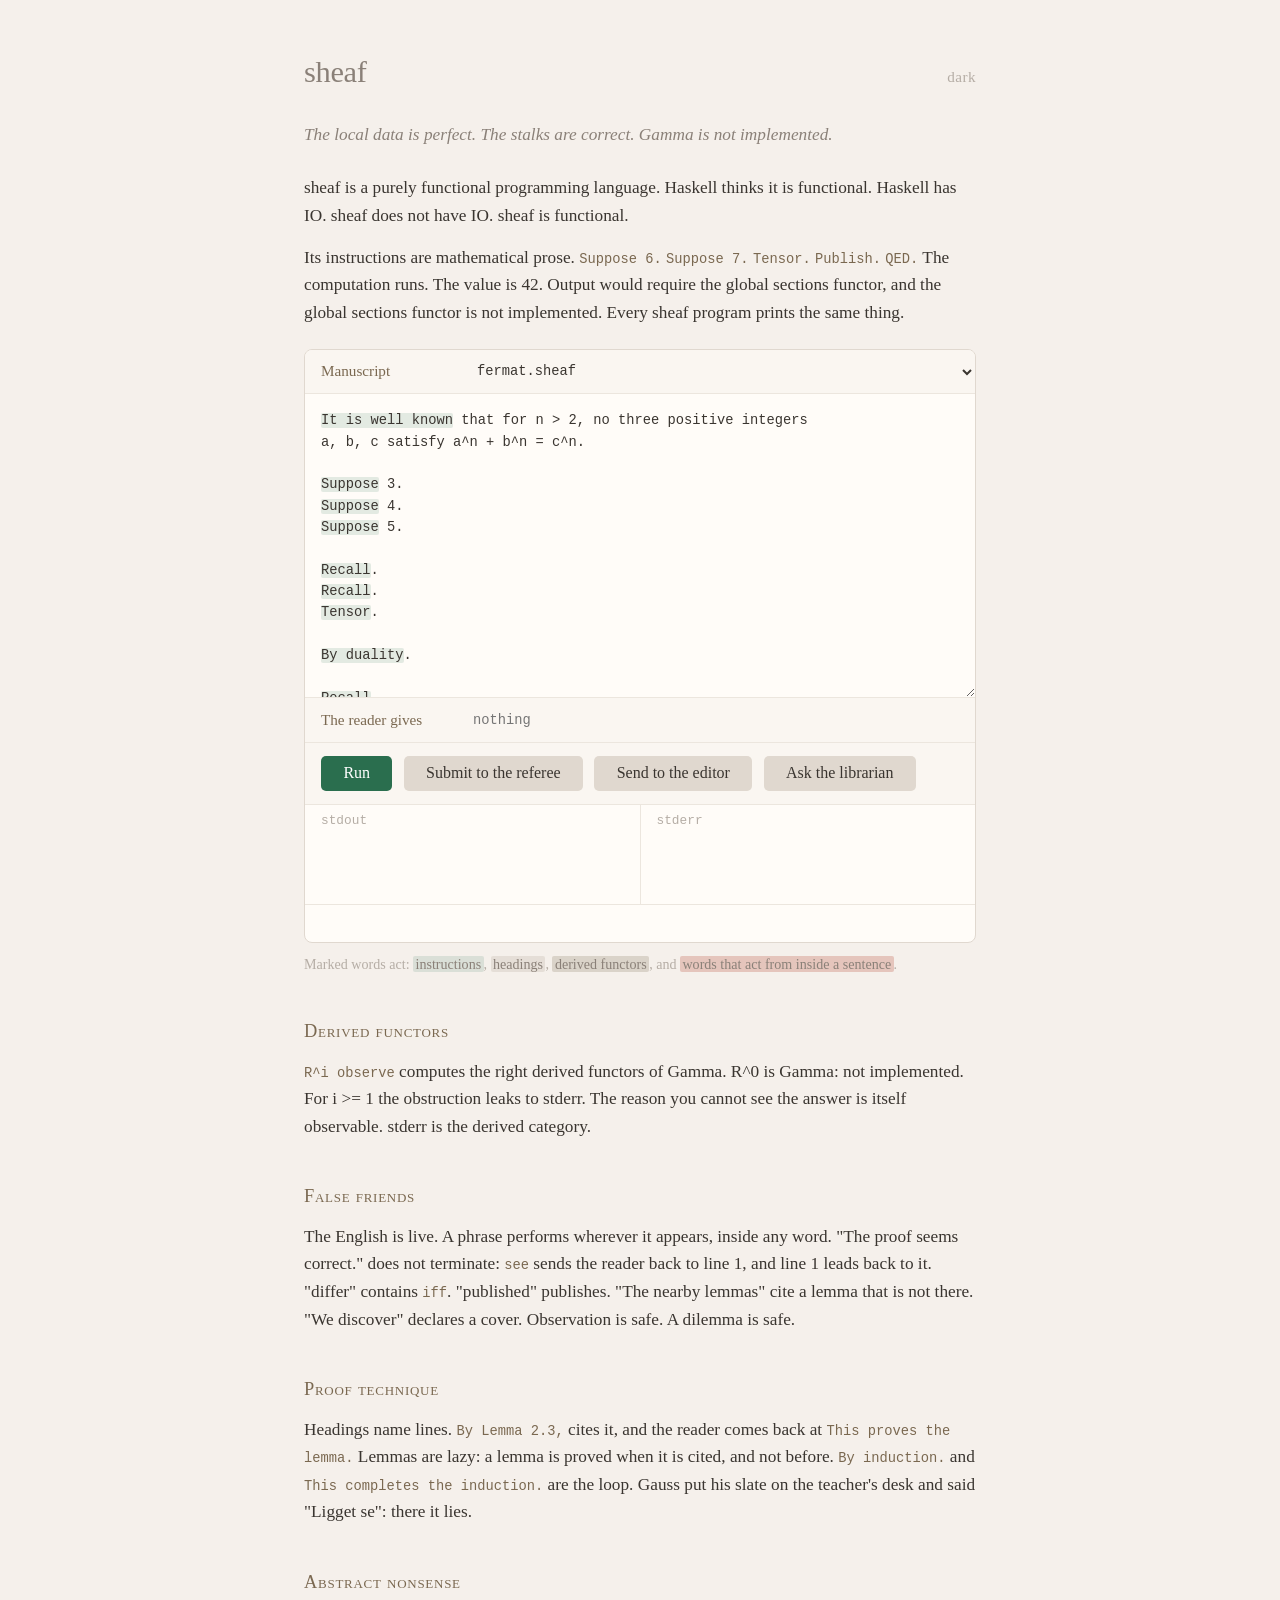
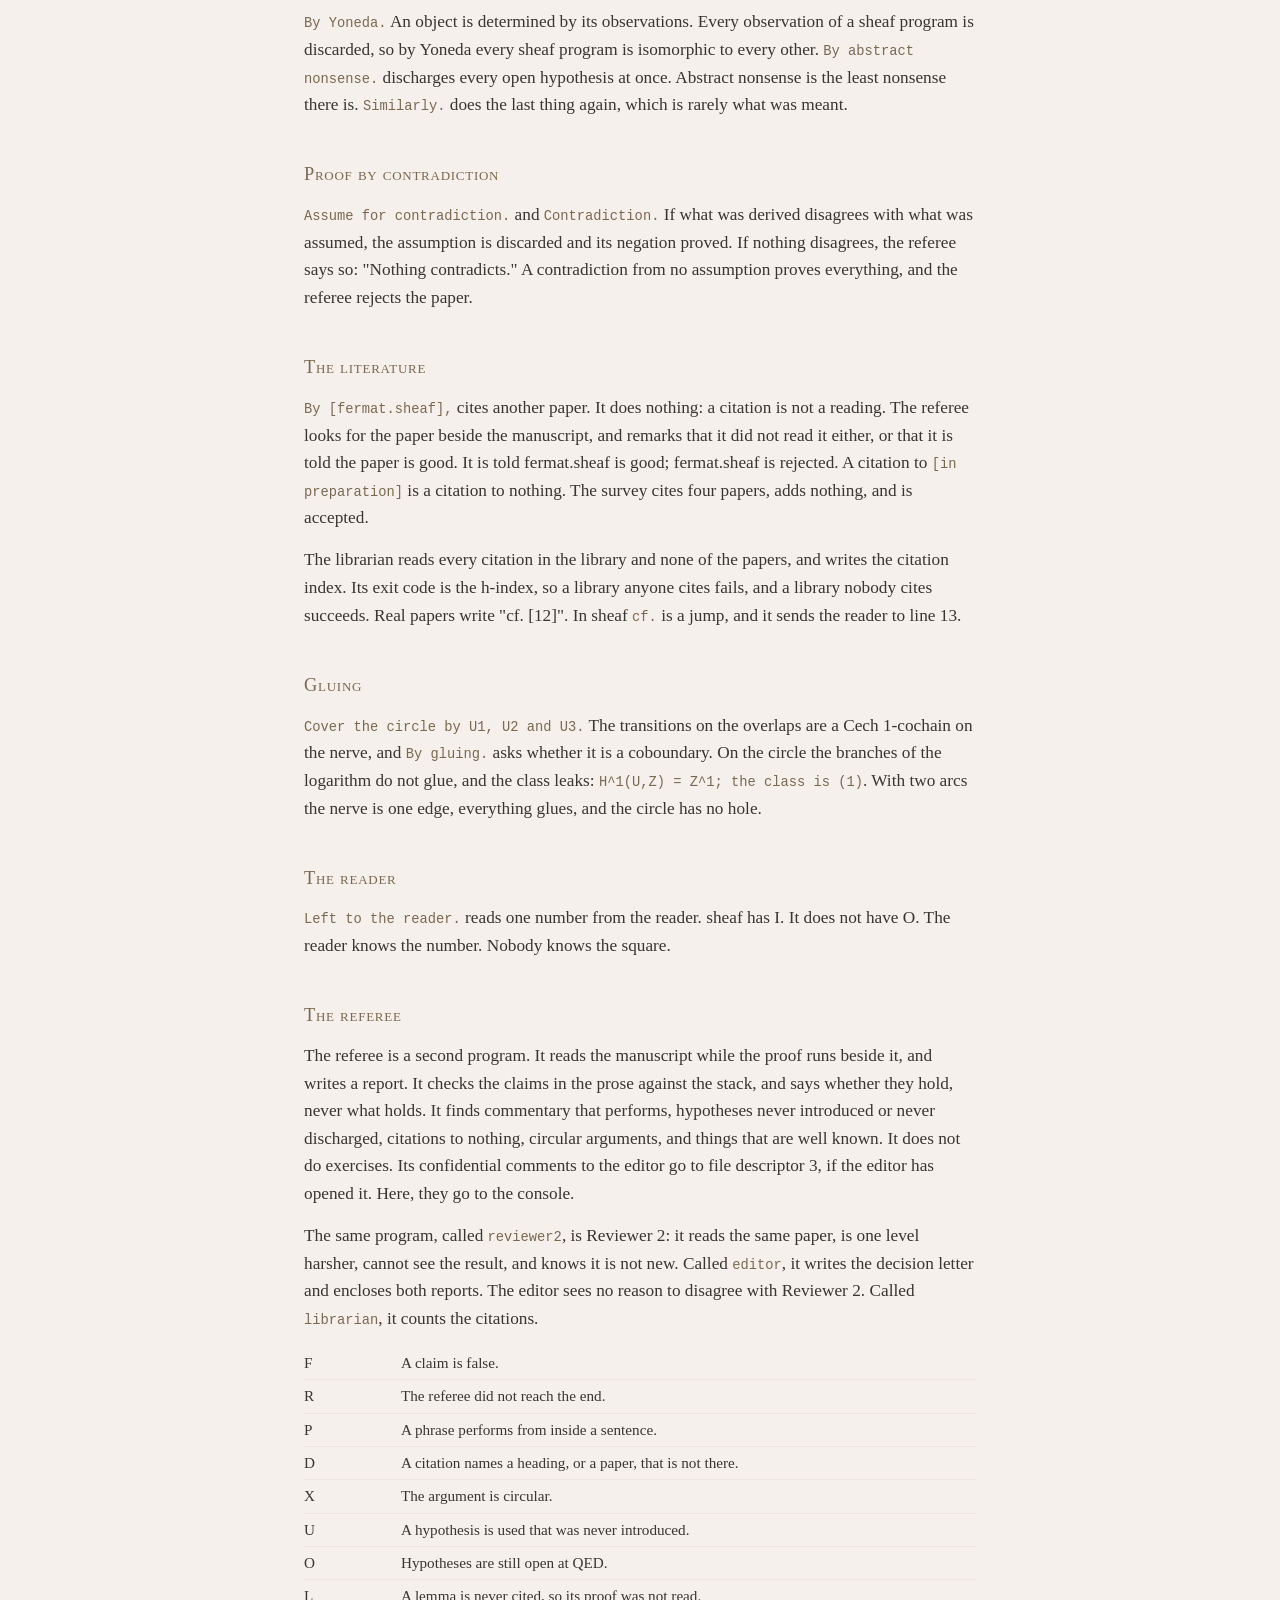
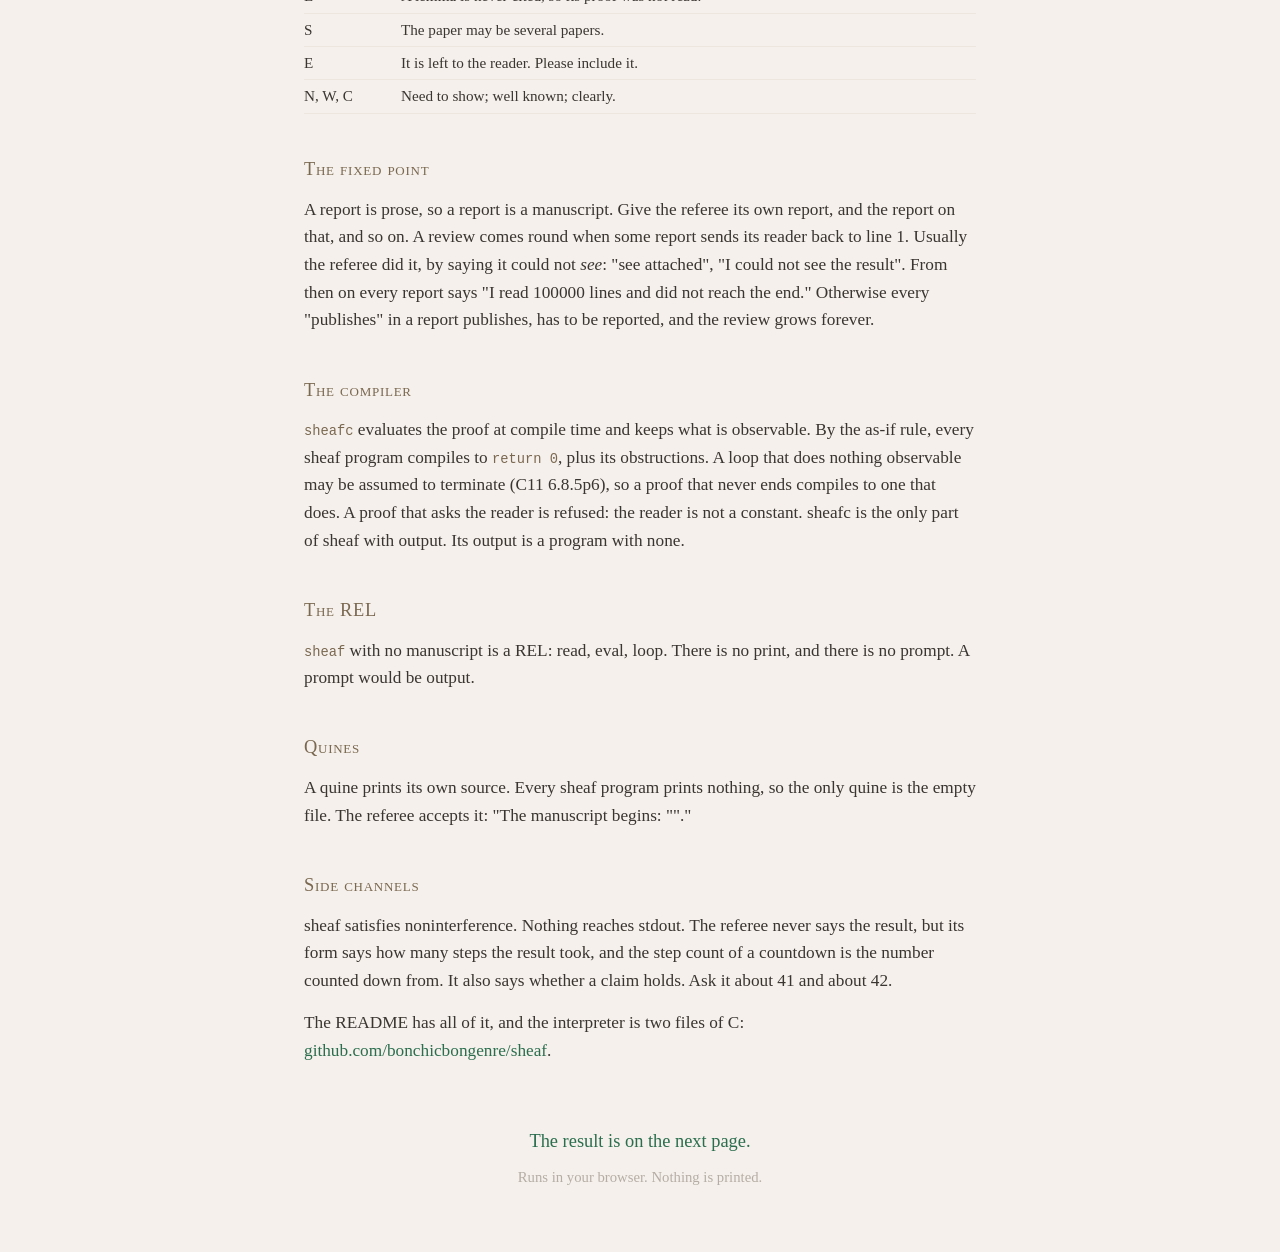
==== docs/index.html @ f2f31ce0 "the literature, and the librarian's exit code is the h-index" ====
<!DOCTYPE html>
<html lang="en">
<head>
<meta charset="UTF-8">
<meta name="viewport" content="width=device-width, initial-scale=1.0">
<title>sheaf</title>
<meta name="description" content="The result is on the next page.">
<meta property="og:title" content="sheaf">
<meta property="og:description" content="The local data is perfect. The stalks are correct. Gamma is not implemented.">
<meta property="og:type" content="website">
<meta property="og:url" content="https://theresultisonthenext.page">
<meta name="twitter:card" content="summary">
<meta name="twitter:title" content="sheaf">
<meta name="twitter:description" content="The result is on the next page.">
<link rel="icon" href="data:image/svg+xml,<svg xmlns='http://www.w3.org/2000/svg' viewBox='0 0 100 100'></svg>">
<style>
* { margin: 0; padding: 0; box-sizing: border-box; }

:root {
  --bg: #f5f0eb;
  --surface: #fffcf8;
  --border: #e0d8cf;
  --border-light: #ece6de;
  --text: #3a3530;
  --text-soft: #8a8078;
  --text-faint: #b5ada5;
  --accent: #2a6e4e;
  --accent-hover: #358a62;
  --field-bg: #faf6f1;
  --red: #c06050;
  --label-accent: #7a6850;
}

[data-theme="dark"] {
  --bg: #1a1816;
  --surface: #242120;
  --border: #3a3530;
  --border-light: #2e2a28;
  --text: #e0d8cf;
  --text-soft: #8a8078;
  --text-faint: #5a534a;
  --accent: #4a9e72;
  --accent-hover: #5db885;
  --field-bg: #1e1c1a;
  --red: #d08070;
  --label-accent: #a09080;
}

body {
  font-family: "Iowan Old Style", "Palatino Linotype", Palatino, Georgia, serif;
  background: var(--bg);
  color: var(--text);
  min-height: 100vh;
  display: flex;
  flex-direction: column;
  align-items: center;
  padding: 3rem 1.5rem;
  line-height: 1.6;
  font-size: 1.08rem;
}

body, .desk, .pane, pre, textarea, input, select, button, h1, .theme-toggle {
  transition: background 0.5s ease, color 0.5s ease, border-color 0.5s ease;
}

header, main, footer { width: 100%; max-width: 42rem; }

header {
  display: flex;
  justify-content: space-between;
  align-items: baseline;
  margin-bottom: 1.5rem;
}

h1 { font-size: 1.9rem; font-weight: 400; color: var(--text-soft); letter-spacing: -0.01em; }

h2 {
  font-size: 1.15rem;
  font-weight: 400;
  font-variant: small-caps;
  letter-spacing: 0.04em;
  color: var(--label-accent);
  margin: 2.6rem 0 0.7rem;
}

p { margin-bottom: 0.9rem; }

.lede { font-style: italic; color: var(--text-soft); margin-bottom: 1.6rem; }

a { color: var(--accent); text-decoration: none; }
a:hover { color: var(--accent-hover); text-decoration: underline; }

code, pre, textarea, input, select, .backdrop {
  font-family: ui-monospace, "SF Mono", Menlo, Consolas, monospace;
  font-size: 0.86rem;
}

.editor { position: relative; background: var(--surface); }
.editor textarea, .backdrop {
  padding: 1rem;
  line-height: 1.55;
  white-space: pre-wrap;
  overflow-wrap: break-word;
  letter-spacing: normal;
  scrollbar-gutter: stable;
}
.backdrop {
  position: absolute;
  top: 0; left: 0; right: 0; bottom: 0;
  overflow: hidden;
  color: transparent;
  pointer-events: none;
}
.backdrop mark { color: transparent; border-radius: 2px; }
mark.instruction { background: rgba(42, 110, 78, 0.13); }
mark.friend { background: rgba(192, 96, 80, 0.30); }
mark.derived { background: rgba(122, 104, 80, 0.22); }
mark.heading { background: rgba(122, 104, 80, 0.13); }
.legend { font-size: 0.88rem; color: var(--text-faint); margin: 0.2rem 0 0.9rem; }
.legend mark { color: var(--text-soft); border-radius: 2px; padding: 0 0.15rem; }

code { color: var(--label-accent); }

.theme-toggle {
  background: none;
  border: none;
  color: var(--text-faint);
  cursor: pointer;
  font-size: 0.95rem;
  font-family: inherit;
  letter-spacing: 0.03em;
}
.theme-toggle:hover { color: var(--text-soft); }

.desk {
  background: var(--surface);
  border: 1px solid var(--border);
  border-radius: 8px;
  overflow: hidden;
  margin: 1.4rem 0 0.6rem;
}

.row {
  display: flex;
  align-items: center;
  border-bottom: 1px solid var(--border-light);
  background: var(--field-bg);
}

.row label {
  width: 9.5rem;
  flex-shrink: 0;
  padding: 0.6rem 1rem;
  font-size: 0.95rem;
  color: var(--label-accent);
}

.row select, .row input {
  flex: 1;
  border: none;
  outline: none;
  background: transparent;
  color: var(--text);
  padding: 0.6rem 1rem;
}

textarea {
  display: block;
  position: relative;
  width: 100%;
  min-height: 19rem;
  border: none;
  border-bottom: 1px solid var(--border-light);
  outline: none;
  resize: vertical;
  background: transparent;
  color: var(--text);
}

.actions {
  display: flex;
  gap: 0.7rem;
  padding: 0.8rem 1rem;
  border-bottom: 1px solid var(--border-light);
  background: var(--field-bg);
}

button.go {
  background: var(--accent);
  color: #fff;
  border: none;
  border-radius: 5px;
  padding: 0.55rem 1.4rem;
  font-family: inherit;
  font-size: 1rem;
  cursor: pointer;
}
button.go:hover { background: var(--accent-hover); }
button.go.quiet { background: var(--border); color: var(--text); }
button.go.quiet:hover { background: var(--border-light); }

.panes { display: flex; }
.pane { flex: 1; border-right: 1px solid var(--border-light); min-width: 0; }
.pane:last-child { border-right: none; }
.pane-label {
  font-size: 0.8rem;
  color: var(--text-faint);
  padding: 0.4rem 1rem 0;
  font-family: ui-monospace, "SF Mono", Menlo, Consolas, monospace;
}
.pane pre { min-height: 4.5rem; padding: 0.4rem 1rem 0.9rem; white-space: pre-wrap; color: var(--red); }

.status {
  font-size: 0.92rem;
  color: var(--text-soft);
  padding: 0.6rem 1rem;
  border-top: 1px solid var(--border-light);
  margin: 0;
  min-height: 2.4rem;
}

pre.report {
  padding: 1rem;
  border-top: 1px solid var(--border-light);
  background: var(--field-bg);
  overflow-x: auto;
  line-height: 1.45;
}

pre.sample {
  background: var(--surface);
  border: 1px solid var(--border);
  border-radius: 6px;
  padding: 0.8rem 1rem;
  margin: 0.4rem 0 1rem;
  overflow-x: auto;
}

table { border-collapse: collapse; width: 100%; margin: 0.4rem 0 1rem; font-size: 0.95rem; }
td { padding: 0.25rem 0.6rem 0.25rem 0; vertical-align: top; border-bottom: 1px solid var(--border-light); }
td:first-child { white-space: nowrap; }

footer { margin-top: 3rem; text-align: center; }
.tagline { font-size: 1.15rem; margin-bottom: 0.6rem; }
.note { font-size: 0.92rem; color: var(--text-faint); }

@media (max-width: 560px) {
  body { padding: 2rem 1rem; }
  .row label { width: 7rem; padding: 0.6rem; }
  .panes { flex-direction: column; }
  .pane { border-right: none; border-bottom: 1px solid var(--border-light); }
}
</style>
</head>
<body>

<header>
  <h1>sheaf</h1>
  <button class="theme-toggle" id="themeToggle" aria-label="Toggle theme">dark</button>
</header>

<main>

<p class="lede">The local data is perfect. The stalks are correct. Gamma is not implemented.</p>

<p>sheaf is a purely functional programming language. Haskell thinks it is functional. Haskell has IO. sheaf does not have IO. sheaf is functional.</p>

<p>Its instructions are mathematical prose. <code>Suppose 6.</code> <code>Suppose 7.</code> <code>Tensor.</code> <code>Publish.</code> <code>QED.</code> The computation runs. The value is 42. Output would require the global sections functor, and the global sections functor is not implemented. Every sheaf program prints the same thing.</p>

<section class="desk" aria-label="The desk">
  <div class="row">
    <label for="pick">Manuscript</label>
    <select id="pick"></select>
  </div>
  <div class="editor">
    <div class="backdrop" id="backdrop" aria-hidden="true"></div>
    <textarea id="src" spellcheck="false" aria-label="The manuscript"></textarea>
  </div>
  <div class="row">
    <label for="reader">The reader gives</label>
    <input id="reader" type="text" placeholder="nothing" autocomplete="off">
  </div>
  <div class="actions">
    <button class="go" id="run">Run</button>
    <button class="go quiet" id="submit">Submit to the referee</button>
    <button class="go quiet" id="editor">Send to the editor</button>
    <button class="go quiet" id="librarian">Ask the librarian</button>
    <button class="go quiet" id="resubmit" hidden>Resubmit without changes</button>
    <button class="go quiet" id="again" hidden>Referee the report</button>
  </div>
  <div class="panes">
    <div class="pane"><div class="pane-label">stdout</div><pre id="stdout"></pre></div>
    <div class="pane"><div class="pane-label">stderr</div><pre id="stderr"></pre></div>
  </div>
  <p class="status" id="status"></p>
  <pre class="report" id="report" hidden></pre>
</section>
<p class="legend">Marked words act: <mark class="instruction">instructions</mark>, <mark class="heading">headings</mark>, <mark class="derived">derived functors</mark>, and <mark class="friend">words that act from inside a sentence</mark>.</p>

<h2>Derived functors</h2>

<p><code>R^i observe</code> computes the right derived functors of Gamma. R^0 is Gamma: not implemented. For i &gt;= 1 the obstruction leaks to stderr. The reason you cannot see the answer is itself observable. stderr is the derived category.</p>

<h2>False friends</h2>

<p>The English is live. A phrase performs wherever it appears, inside any word. "The proof seems correct." does not terminate: <code>see</code> sends the reader back to line 1, and line 1 leads back to it. "differ" contains <code>iff</code>. "published" publishes. "The nearby lemmas" cite a lemma that is not there. "We discover" declares a cover. Observation is safe. A dilemma is safe.</p>

<h2>Proof technique</h2>

<p>Headings name lines. <code>By Lemma 2.3,</code> cites it, and the reader comes back at <code>This proves the lemma.</code> Lemmas are lazy: a lemma is proved when it is cited, and not before. <code>By induction.</code> and <code>This completes the induction.</code> are the loop. Gauss put his slate on the teacher's desk and said "Ligget se": there it lies.</p>

<h2>Abstract nonsense</h2>

<p><code>By Yoneda.</code> An object is determined by its observations. Every observation of a sheaf program is discarded, so by Yoneda every sheaf program is isomorphic to every other. <code>By abstract nonsense.</code> discharges every open hypothesis at once. Abstract nonsense is the least nonsense there is. <code>Similarly.</code> does the last thing again, which is rarely what was meant.</p>

<h2>Proof by contradiction</h2>

<p><code>Assume for contradiction.</code> and <code>Contradiction.</code> If what was derived disagrees with what was assumed, the assumption is discarded and its negation proved. If nothing disagrees, the referee says so: "Nothing contradicts." A contradiction from no assumption proves everything, and the referee rejects the paper.</p>

<h2>The literature</h2>

<p><code>By [fermat.sheaf],</code> cites another paper. It does nothing: a citation is not a reading. The referee looks for the paper beside the manuscript, and remarks that it did not read it either, or that it is told the paper is good. It is told fermat.sheaf is good; fermat.sheaf is rejected. A citation to <code>[in preparation]</code> is a citation to nothing. The survey cites four papers, adds nothing, and is accepted.</p>

<p>The librarian reads every citation in the library and none of the papers, and writes the citation index. Its exit code is the h-index, so a library anyone cites fails, and a library nobody cites succeeds. Real papers write "cf. [12]". In sheaf <code>cf.</code> is a jump, and it sends the reader to line 13.</p>

<h2>Gluing</h2>

<p><code>Cover the circle by U1, U2 and U3.</code> The transitions on the overlaps are a Cech 1-cochain on the nerve, and <code>By gluing.</code> asks whether it is a coboundary. On the circle the branches of the logarithm do not glue, and the class leaks: <code>H^1(U,Z) = Z^1; the class is (1)</code>. With two arcs the nerve is one edge, everything glues, and the circle has no hole.</p>

<h2>The reader</h2>

<p><code>Left to the reader.</code> reads one number from the reader. sheaf has I. It does not have O. The reader knows the number. Nobody knows the square.</p>

<h2>The referee</h2>

<p>The referee is a second program. It reads the manuscript while the proof runs beside it, and writes a report. It checks the claims in the prose against the stack, and says whether they hold, never what holds. It finds commentary that performs, hypotheses never introduced or never discharged, citations to nothing, circular arguments, and things that are well known. It does not do exercises. Its confidential comments to the editor go to file descriptor 3, if the editor has opened it. Here, they go to the console.</p>

<p>The same program, called <code>reviewer2</code>, is Reviewer 2: it reads the same paper, is one level harsher, cannot see the result, and knows it is not new. Called <code>editor</code>, it writes the decision letter and encloses both reports. The editor sees no reason to disagree with Reviewer 2. Called <code>librarian</code>, it counts the citations.</p>

<table>
<tr><td>F</td><td>A claim is false.</td></tr>
<tr><td>R</td><td>The referee did not reach the end.</td></tr>
<tr><td>P</td><td>A phrase performs from inside a sentence.</td></tr>
<tr><td>D</td><td>A citation names a heading, or a paper, that is not there.</td></tr>
<tr><td>X</td><td>The argument is circular.</td></tr>
<tr><td>U</td><td>A hypothesis is used that was never introduced.</td></tr>
<tr><td>O</td><td>Hypotheses are still open at QED.</td></tr>
<tr><td>L</td><td>A lemma is never cited, so its proof was not read.</td></tr>
<tr><td>S</td><td>The paper may be several papers.</td></tr>
<tr><td>E</td><td>It is left to the reader. Please include it.</td></tr>
<tr><td>N, W, C</td><td>Need to show; well known; clearly.</td></tr>
</table>

<h2>The fixed point</h2>

<p>A report is prose, so a report is a manuscript. Give the referee its own report, and the report on that, and so on. A review comes round when some report sends its reader back to line 1. Usually the referee did it, by saying it could not <em>see</em>: "see attached", "I could not see the result". From then on every report says "I read 100000 lines and did not reach the end." Otherwise every "publishes" in a report publishes, has to be reported, and the review grows forever.</p>

<h2>The compiler</h2>

<p><code>sheafc</code> evaluates the proof at compile time and keeps what is observable. By the as-if rule, every sheaf program compiles to <code>return 0</code>, plus its obstructions. A loop that does nothing observable may be assumed to terminate (C11 6.8.5p6), so a proof that never ends compiles to one that does. A proof that asks the reader is refused: the reader is not a constant. sheafc is the only part of sheaf with output. Its output is a program with none.</p>

<h2>The REL</h2>

<p><code>sheaf</code> with no manuscript is a REL: read, eval, loop. There is no print, and there is no prompt. A prompt would be output.</p>

<h2>Quines</h2>

<p>A quine prints its own source. Every sheaf program prints nothing, so the only quine is the empty file. The referee accepts it: "The manuscript begins: ""."</p>

<h2>Side channels</h2>

<p>sheaf satisfies noninterference. Nothing reaches stdout. The referee never says the result, but its form says how many steps the result took, and the step count of a countdown is the number counted down from. It also says whether a claim holds. Ask it about 41 and about 42.</p>

<p>The README has all of it, and the interpreter is two files of C: <a href="https://github.com/bonchicbongenre/sheaf">github.com/bonchicbongenre/sheaf</a>.</p>

</main>

<footer>
  <p class="tagline"><a href="next.html?p=2">The result is on the next page.</a></p>
  <p class="note">Runs in your browser. Nothing is printed.</p>
</footer>

<script src="sheaf.js"></script>
<script src="examples.js"></script>
<script>
(function () {
var toggle = document.getElementById('themeToggle');
function setTheme(dark, animate) {
  if (animate === false) {
    document.documentElement.style.transition = 'none';
    document.documentElement.setAttribute('data-theme', dark ? 'dark' : 'light');
    document.documentElement.offsetHeight;
    document.documentElement.style.transition = '';
  } else {
    document.documentElement.setAttribute('data-theme', dark ? 'dark' : 'light');
  }
  toggle.textContent = dark ? 'light' : 'dark';
  try { localStorage.setItem('theme', dark ? 'dark' : 'light'); } catch (e) {}
}
var saved = null;
try { saved = localStorage.getItem('theme'); } catch (e) {}
setTheme(saved ? saved === 'dark' : window.matchMedia('(prefers-color-scheme: dark)').matches, false);
toggle.addEventListener('click', function () {
  setTheme(document.documentElement.getAttribute('data-theme') !== 'dark', true);
});

var pick = document.getElementById('pick');
var src = document.getElementById('src');
var reader = document.getElementById('reader');
var out = document.getElementById('stdout');
var err = document.getElementById('stderr');
var said = document.getElementById('status');
var report = document.getElementById('report');

function option(value, text) {
  var o = document.createElement('option');
  o.value = value; o.textContent = text;
  return o;
}
var groups = { examples: document.createElement('optgroup'), submissions: document.createElement('optgroup') };
groups.examples.label = 'examples';
groups.submissions.label = 'submissions (they do not terminate)';
SHEAF_EXAMPLES.forEach(function (ex, i) { groups[ex.dir].appendChild(option(String(i), ex.name)); });
pick.appendChild(option('new', 'a new manuscript'));
pick.appendChild(groups.examples);
pick.appendChild(groups.submissions);

var backdrop = document.getElementById('backdrop');
var resubmit = document.getElementById('resubmit');
var again = document.getElementById('again');

/* the words that act, marked behind the text as it is typed */
function escapeHtml(s) {
  return s.replace(/&/g, '&amp;').replace(/</g, '&lt;').replace(/>/g, '&gt;');
}
function mark() {
  var lines = src.value.split('\n'), marks = sheaf.lint(src.value), html = [];
  for (var n = 0; n < lines.length; n++) {
    var ln = lines[n], ms = marks[n].slice().sort(function (a, b) { return a.start - b.start; });
    var at = 0, s = '';
    ms.forEach(function (m) {
      s += escapeHtml(ln.slice(at, m.start)) +
           '<mark class="' + m.kind + '">' + escapeHtml(ln.slice(m.start, m.end)) + '</mark>';
      at = m.end;
    });
    html.push(s + escapeHtml(ln.slice(at)));
  }
  backdrop.innerHTML = html.join('\n') + '\n ';
  backdrop.scrollTop = src.scrollTop;
}
src.addEventListener('input', mark);
src.addEventListener('scroll', function () { backdrop.scrollTop = src.scrollTop; });

function manuscriptName() {
  return pick.value === 'new' ? 'manuscript.sheaf' : SHEAF_EXAMPLES[+pick.value].name;
}
/* the papers beside the manuscript: a new one is written among the examples */
function shelfOf() {
  var dir = pick.value === 'new' ? 'examples' : SHEAF_EXAMPLES[+pick.value].dir;
  var papers = SHEAF_EXAMPLES.filter(function (ex) { return ex.dir === dir; })
    .map(function (ex) { return { name: ex.name, text: ex.text }; });
  if (pick.value === 'new') papers.push({ name: manuscriptName(), text: src.value });
  else papers[papers.map(function (p) { return p.name; }).indexOf(manuscriptName())].text = src.value;
  return papers;
}
function library() { return shelfOf().map(function (p) { return p.name; }); }
function clear() {
  out.textContent = ''; err.textContent = ''; said.textContent = '';
  report.hidden = true; report.textContent = '';
  resubmit.hidden = true; again.hidden = true;
}
function load() {
  src.value = pick.value === 'new' ? '' : SHEAF_EXAMPLES[+pick.value].text;
  clear();
  mark();
}
pick.addEventListener('change', load);
src.addEventListener('input', clear);
for (var i = 0; i < SHEAF_EXAMPLES.length; i++)
  if (SHEAF_EXAMPLES[i].name === 'fermat.sheaf') pick.value = String(i);
load();

document.getElementById('run').addEventListener('click', function () {
  clear();
  var r = sheaf.run(src.value, reader.value, 1000000);
  out.textContent = r.stdout;
  err.textContent = r.stderr;
  said.textContent = r.finished
    ? 'The program terminated. Exit code 0. stdout: 0 bytes.'
    : 'The program has not terminated. This page stopped reading after a million lines. The program would have gone on.';
});

/* the referee, the resubmission, and the report sent to the referee */
var rounds = 0, reviews = 0, lastReport = '';
function show(r) {
  report.textContent = r.report;
  report.hidden = false;
  resubmit.hidden = false;
  again.hidden = false;
  console.info(r.confidential);
}

document.getElementById('submit').addEventListener('click', function () {
  clear();
  var r = sheaf.referee(src.value, manuscriptName(), library());
  rounds = 1; reviews = 0; lastReport = r.report;
  show(r);
  said.textContent = 'The referee has responded.';
});

document.getElementById('editor').addEventListener('click', function () {
  clear();
  var r = sheaf.editor(src.value, manuscriptName(), library());
  report.textContent = r.report;
  report.hidden = false;
  console.info(r.confidential);
  said.textContent = 'The editor has written. Both reports are enclosed.';
});

document.getElementById('librarian').addEventListener('click', function () {
  clear();
  var r = sheaf.librarian(shelfOf());
  report.textContent = r.report;
  report.hidden = false;
  said.textContent = 'The librarian has catalogued the shelf. Exit code ' + r.code + ', the h-index. ' +
    (r.code ? 'A library nobody cites exits 0.' : 'Nobody cites this library. It succeeds.');
});

resubmit.addEventListener('click', function () {
  var r = sheaf.referee(src.value, manuscriptName(), library());
  rounds++;
  show(r);
  said.textContent = 'Round ' + rounds + '. Resubmitted without changes. The referee has not changed its mind.';
});

again.addEventListener('click', function () {
  var r = sheaf.referee(lastReport, 'report.sheaf', library());
  reviews++;
  show(r);
  if (r.report === lastReport)
    said.textContent = 'Review ' + reviews + ' of the report. This report is its own report. It is a fixed point.';
  else if (r.report.length > lastReport.length)
    said.textContent = 'Review ' + reviews + ' of the report. It is longer than the report it reviews.';
  else
    said.textContent = 'Review ' + reviews + ' of the report.';
  lastReport = r.report;
});
})();
</script>
</body>
</html>
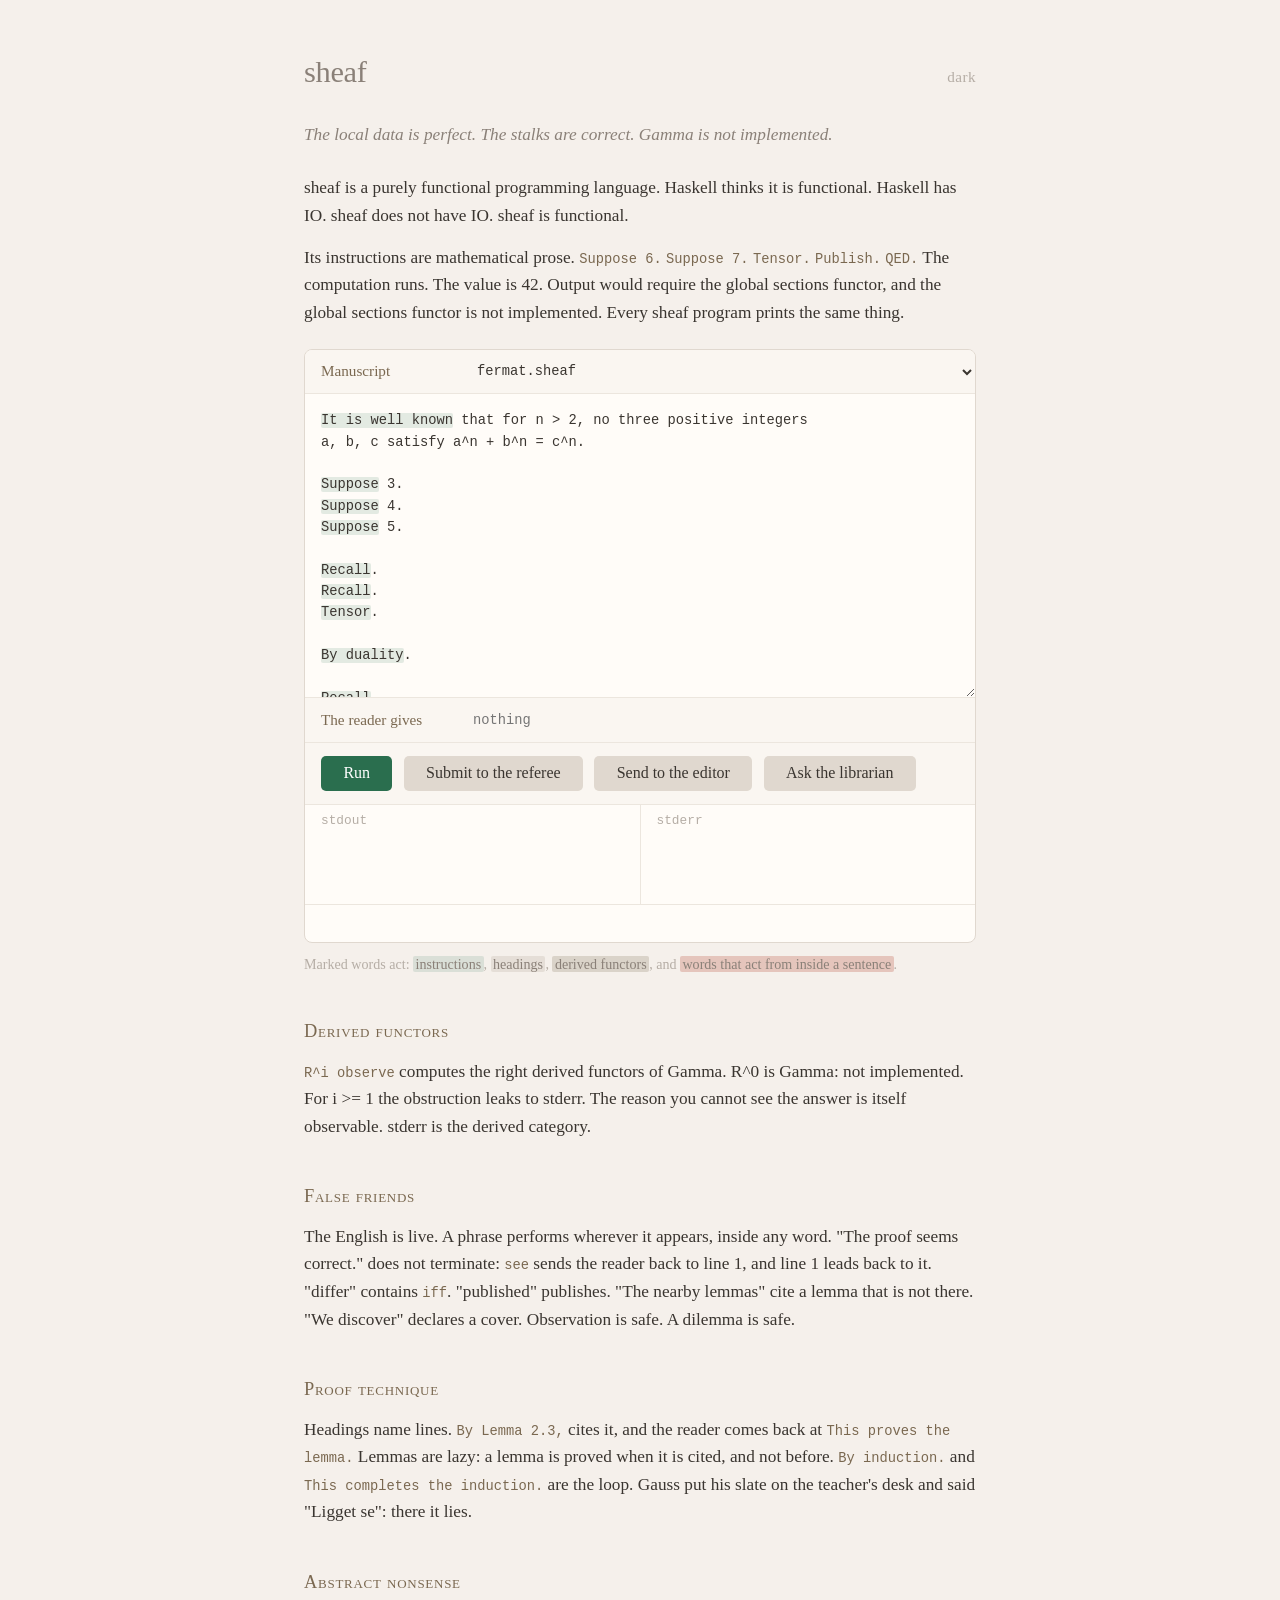
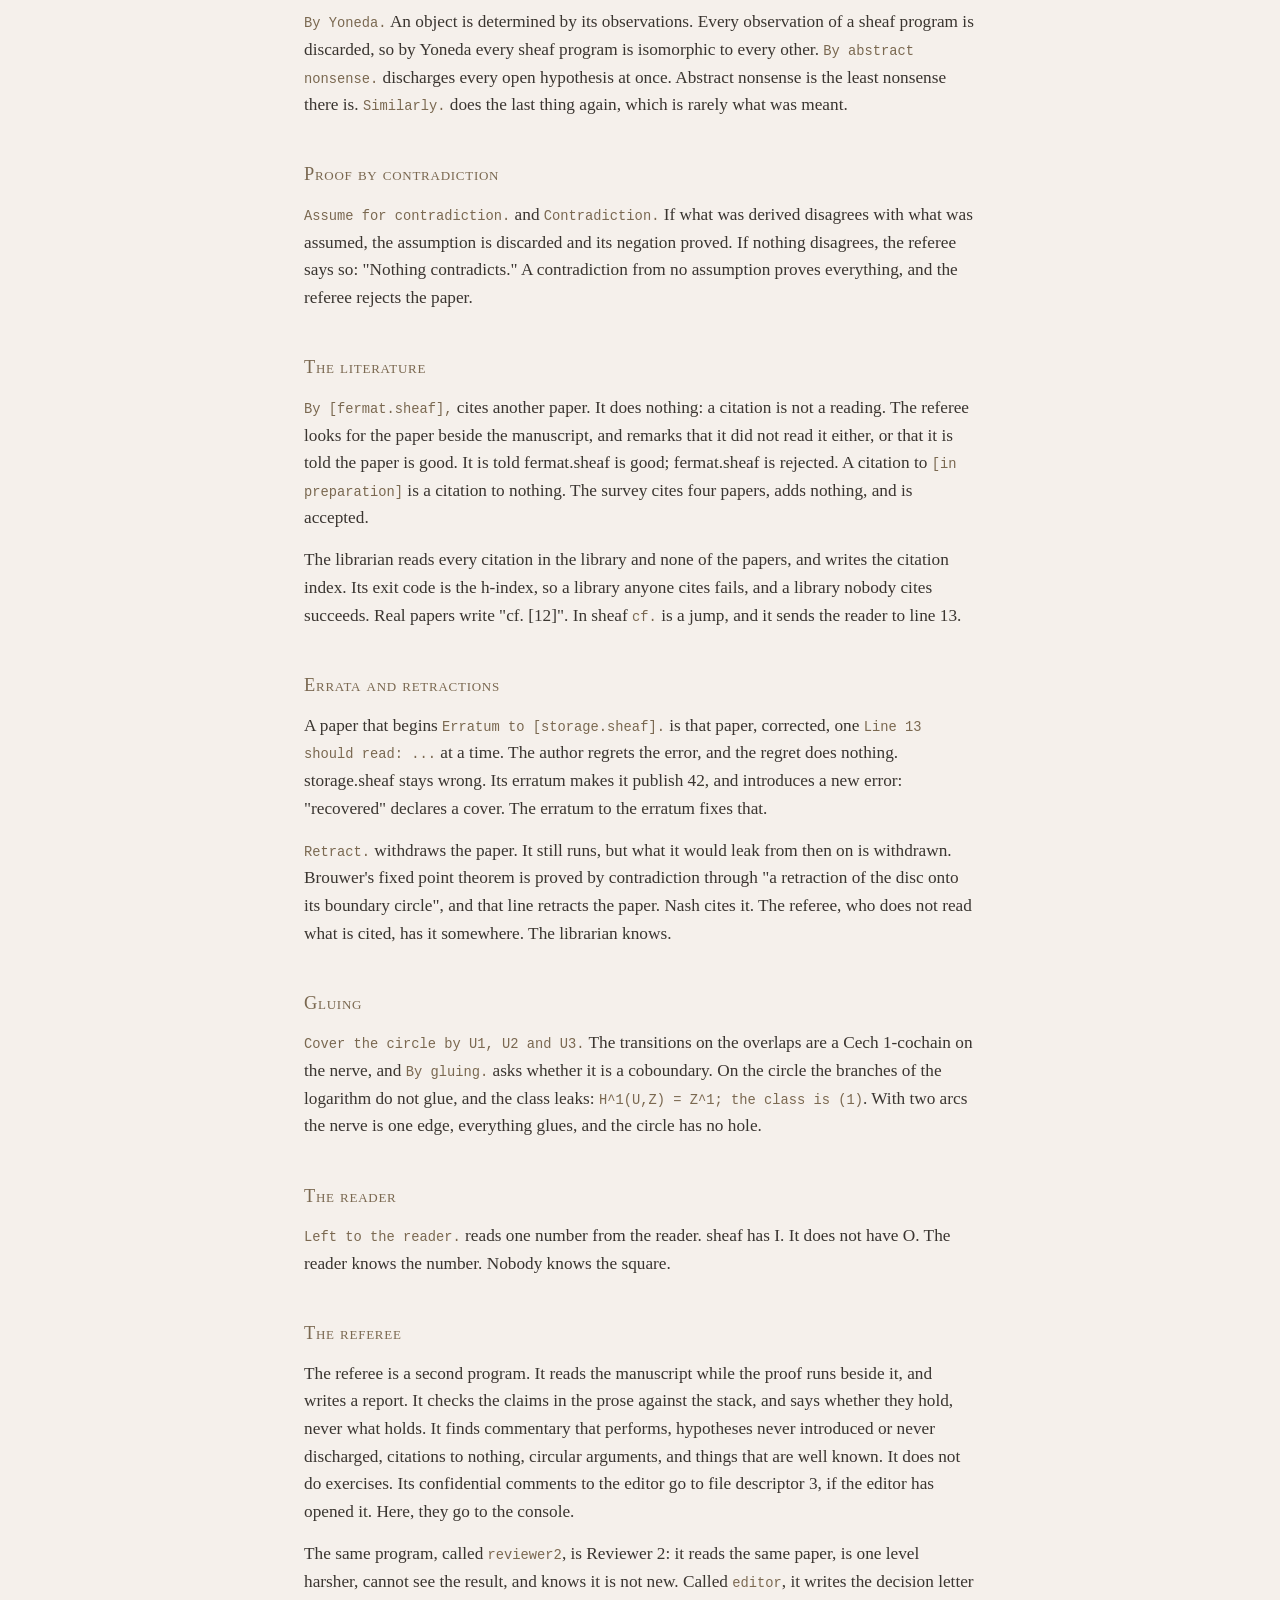
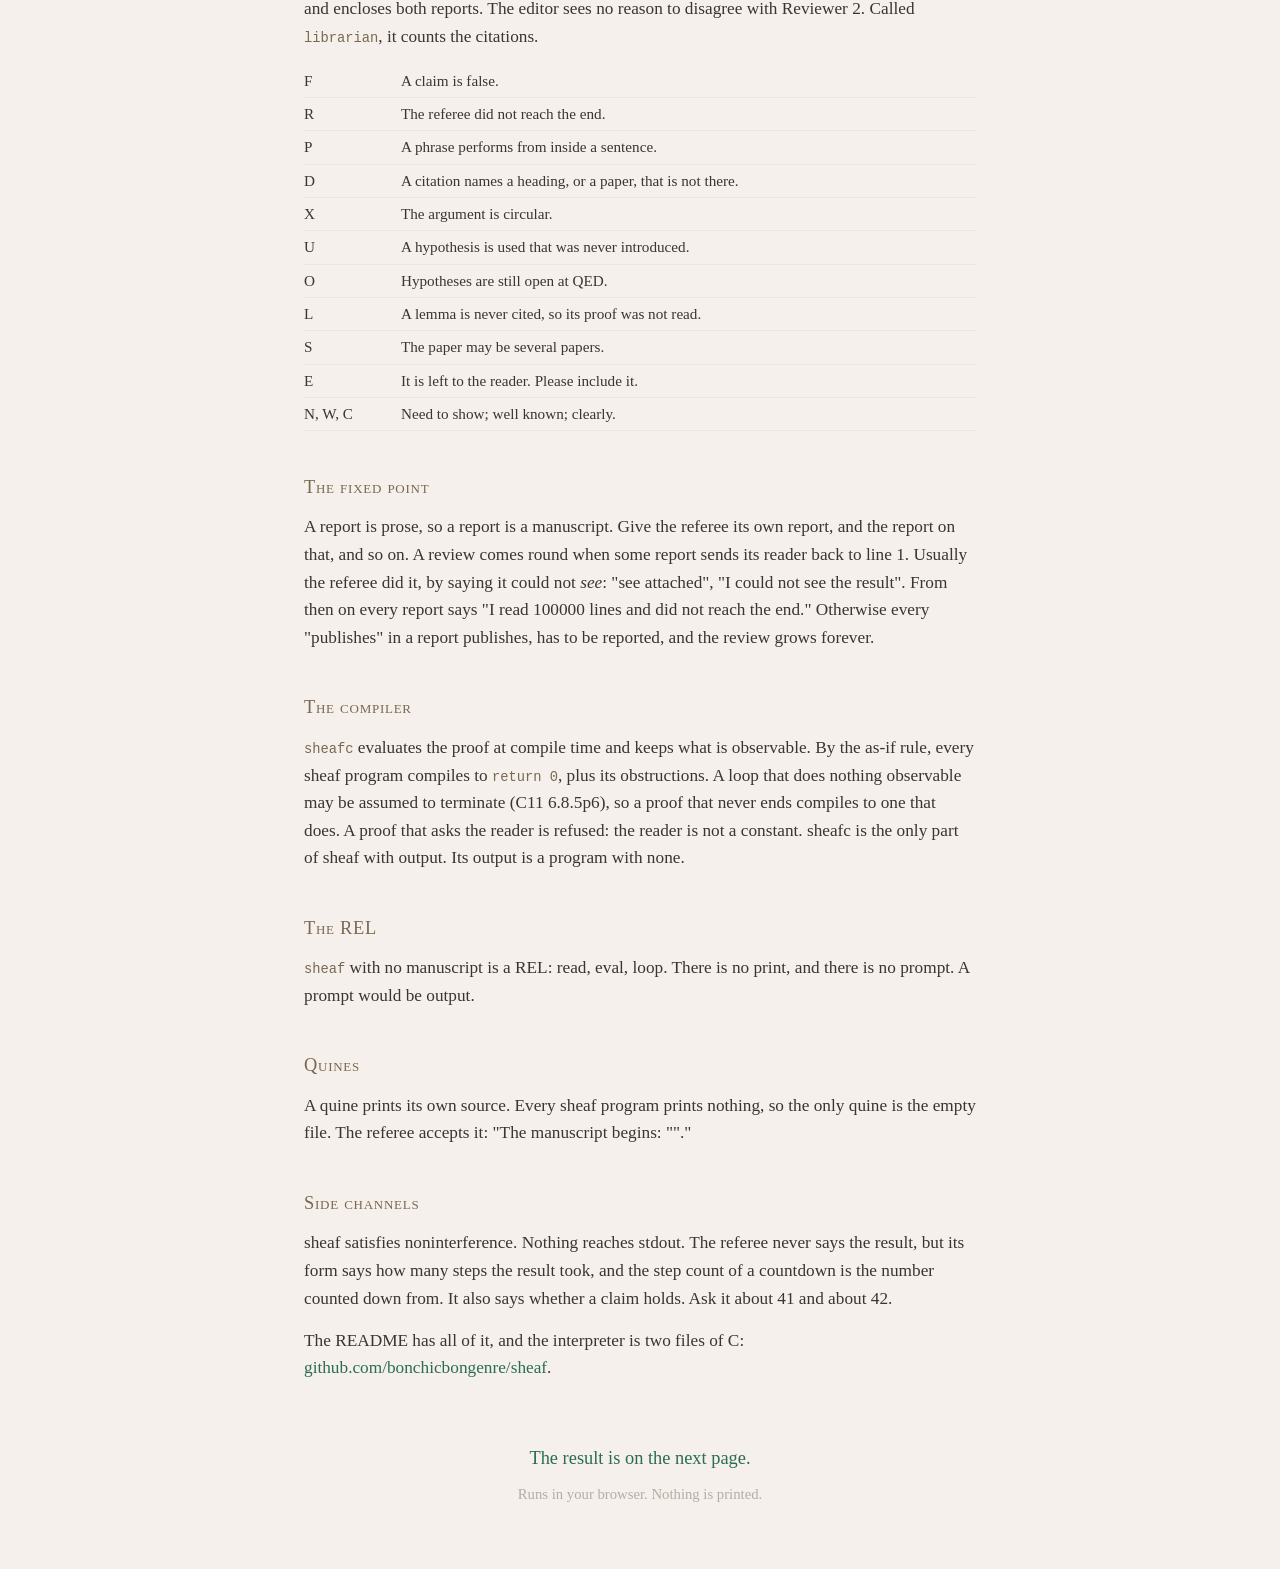
==== commit da45fb00: "errata and retractions" ====
--- a/docs/index.html
+++ b/docs/index.html
@@ -323,6 +323,12 @@
 
 <p>The librarian reads every citation in the library and none of the papers, and writes the citation index. Its exit code is the h-index, so a library anyone cites fails, and a library nobody cites succeeds. Real papers write "cf. [12]". In sheaf <code>cf.</code> is a jump, and it sends the reader to line 13.</p>
 
+<h2>Errata and retractions</h2>
+
+<p>A paper that begins <code>Erratum to [storage.sheaf].</code> is that paper, corrected, one <code>Line 13 should read: ...</code> at a time. The author regrets the error, and the regret does nothing. storage.sheaf stays wrong. Its erratum makes it publish 42, and introduces a new error: "recovered" declares a cover. The erratum to the erratum fixes that.</p>
+
+<p><code>Retract.</code> withdraws the paper. It still runs, but what it would leak from then on is withdrawn. Brouwer's fixed point theorem is proved by contradiction through "a retraction of the disc onto its boundary circle", and that line retracts the paper. Nash cites it. The referee, who does not read what is cited, has it somewhere. The librarian knows.</p>
+
 <h2>Gluing</h2>
 
 <p><code>Cover the circle by U1, U2 and U3.</code> The transitions on the overlaps are a Cech 1-cochain on the nerve, and <code>By gluing.</code> asks whether it is a coboundary. On the circle the branches of the logarithm do not glue, and the class leaks: <code>H^1(U,Z) = Z^1; the class is (1)</code>. With two arcs the nerve is one edge, everything glues, and the circle has no hole.</p>
@@ -463,7 +469,11 @@
   else papers[papers.map(function (p) { return p.name; }).indexOf(manuscriptName())].text = src.value;
   return papers;
 }
-function library() { return shelfOf().map(function (p) { return p.name; }); }
+function library() {
+  var lib = {};
+  shelfOf().forEach(function (p) { lib[p.name] = p.text; });
+  return lib;
+}
 function clear() {
   out.textContent = ''; err.textContent = ''; said.textContent = '';
   report.hidden = true; report.textContent = '';
@@ -482,7 +492,7 @@
 
 document.getElementById('run').addEventListener('click', function () {
   clear();
-  var r = sheaf.run(src.value, reader.value, 1000000);
+  var r = sheaf.run(src.value, reader.value, 1000000, library());
   out.textContent = r.stdout;
   err.textContent = r.stderr;
   said.textContent = r.finished
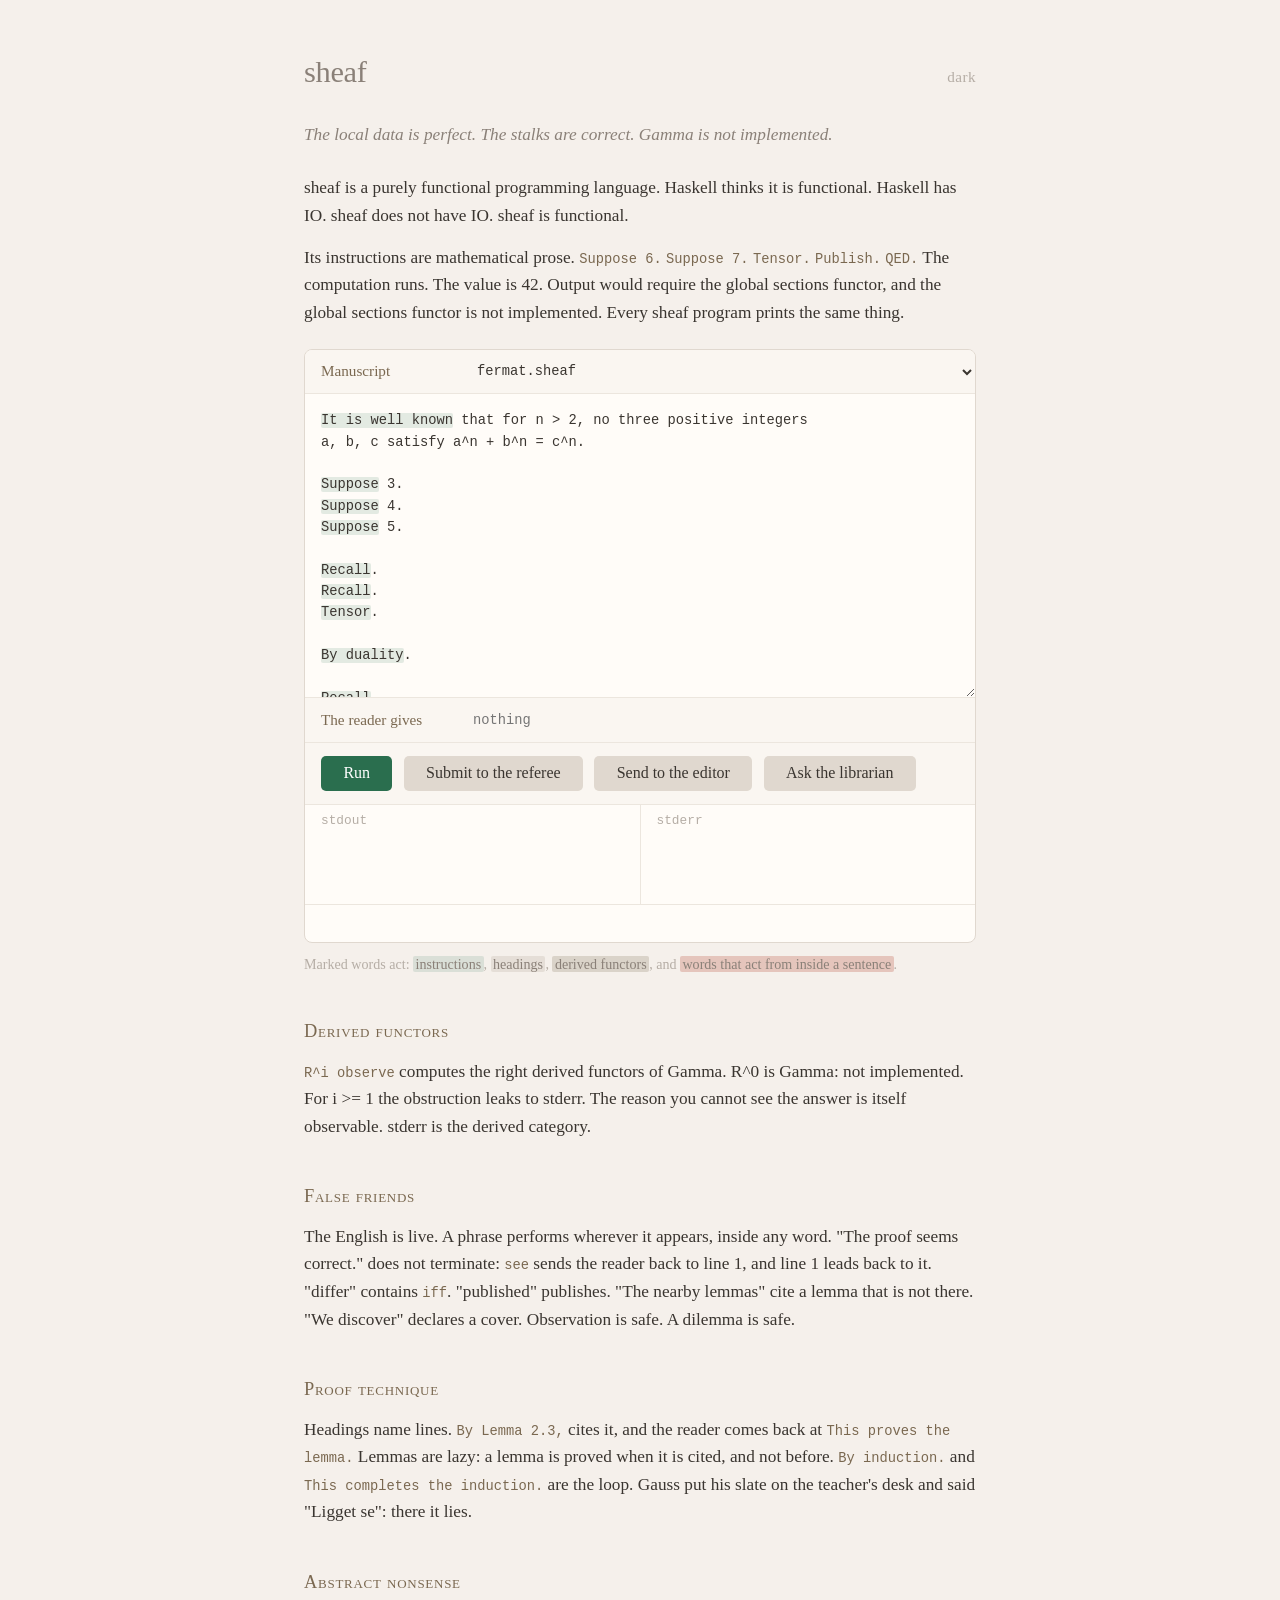
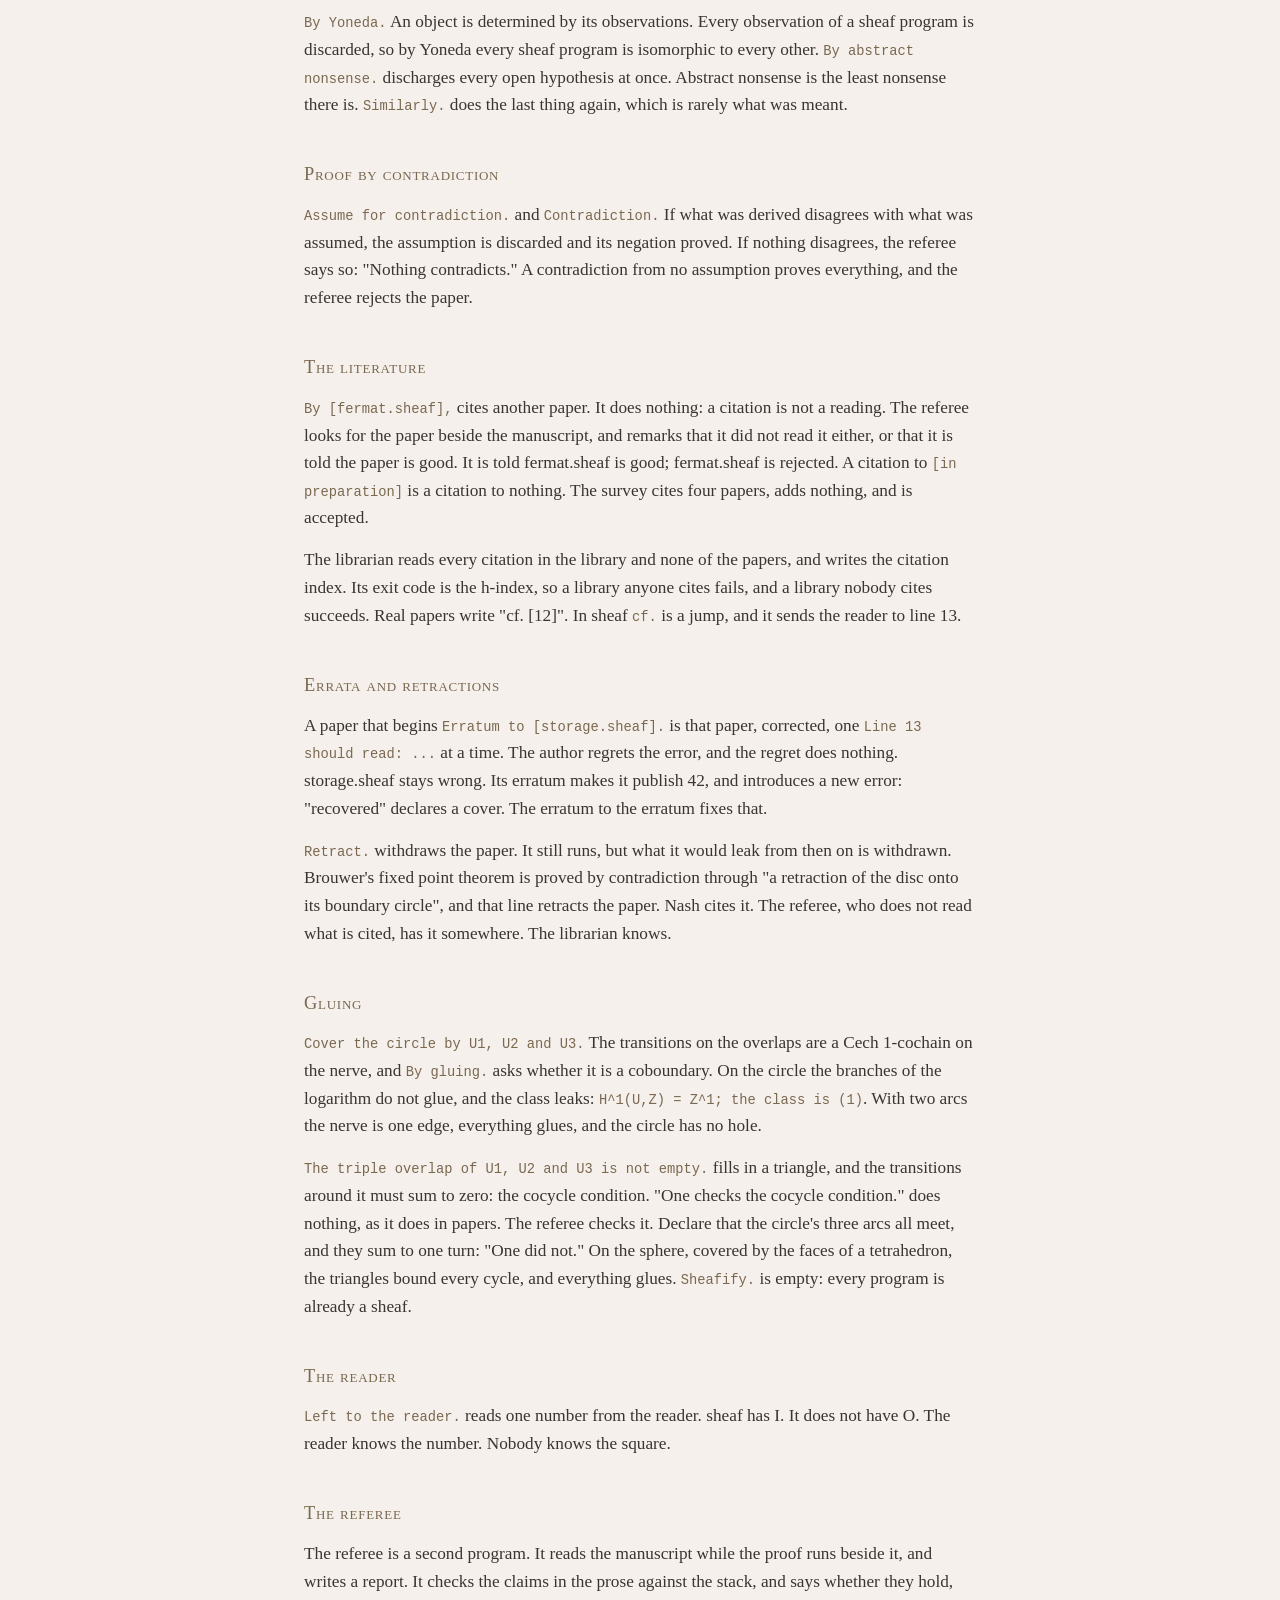
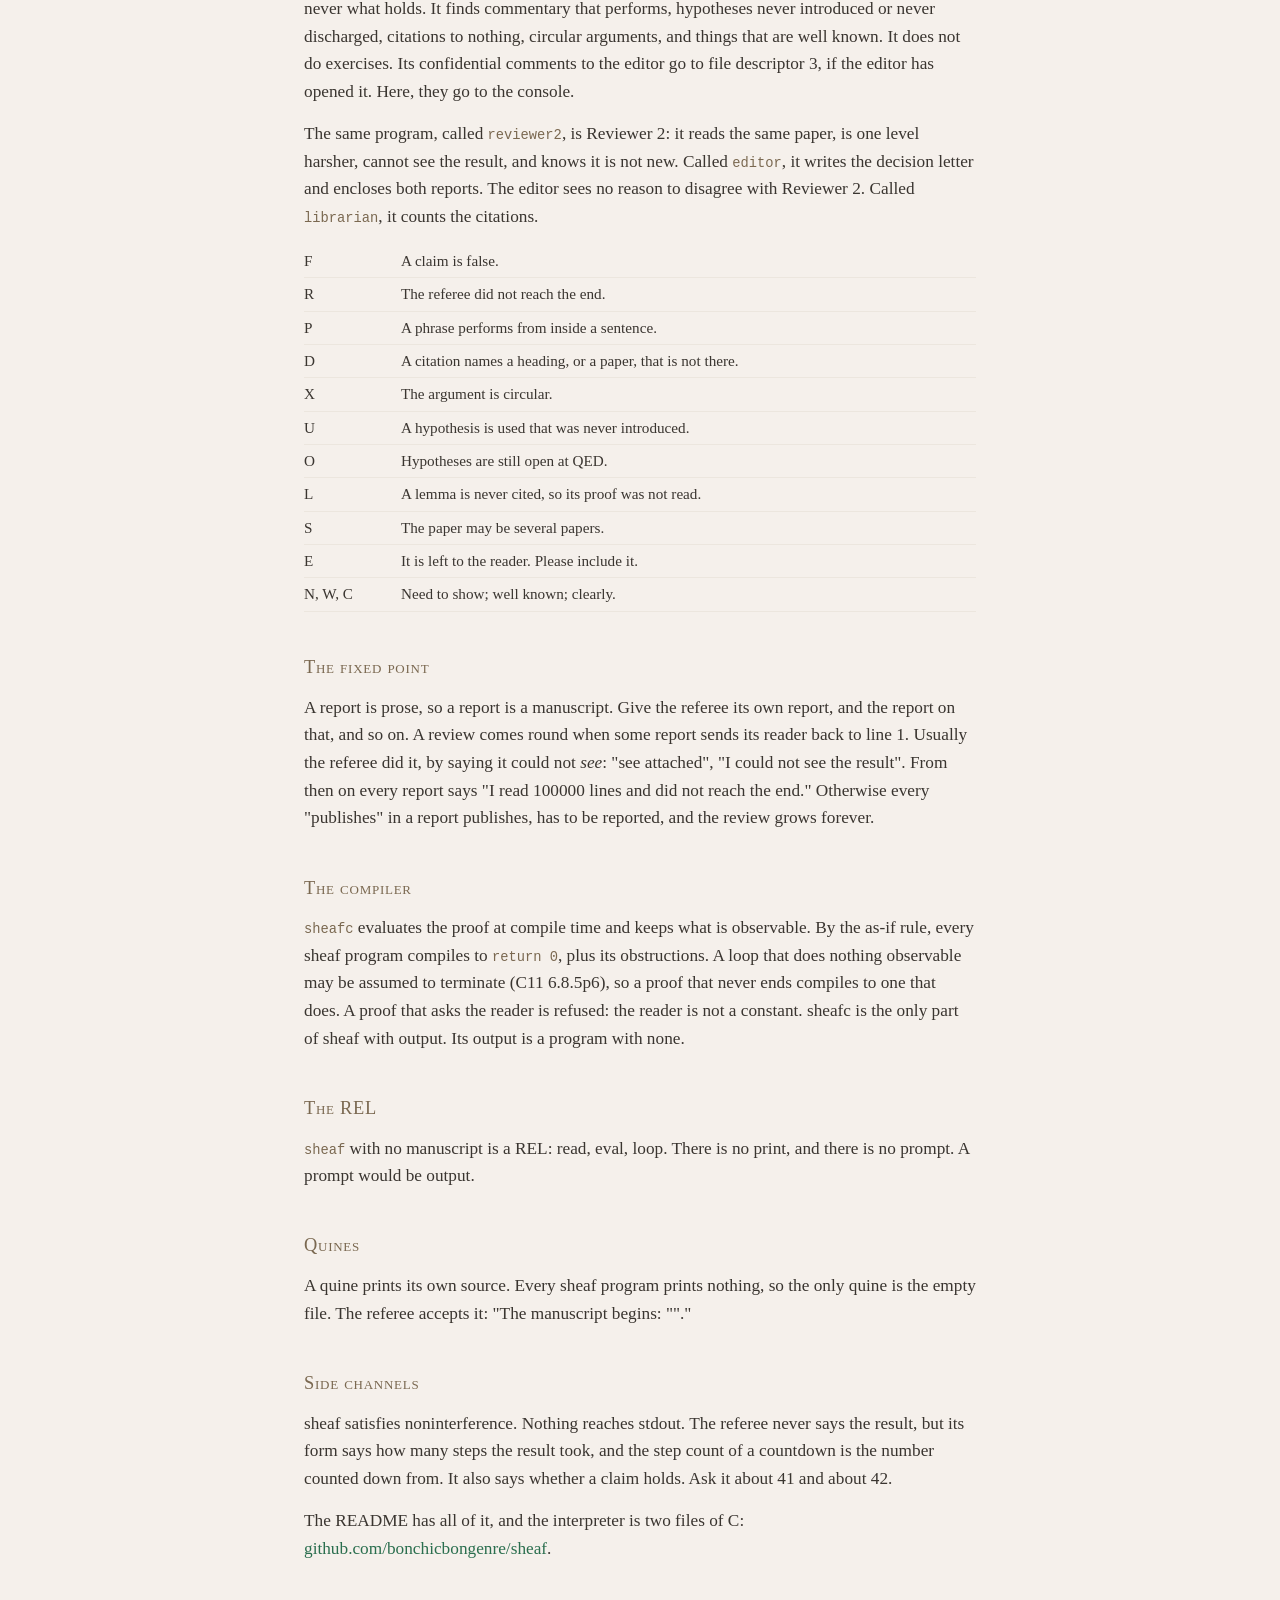
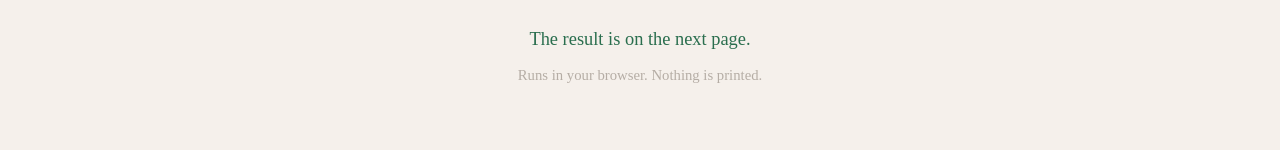
==== commit a41b6ed8: "triple overlaps, the cocycle condition, sheafify" ====
--- a/docs/index.html
+++ b/docs/index.html
@@ -333,6 +333,8 @@
 
 <p><code>Cover the circle by U1, U2 and U3.</code> The transitions on the overlaps are a Cech 1-cochain on the nerve, and <code>By gluing.</code> asks whether it is a coboundary. On the circle the branches of the logarithm do not glue, and the class leaks: <code>H^1(U,Z) = Z^1; the class is (1)</code>. With two arcs the nerve is one edge, everything glues, and the circle has no hole.</p>
 
+<p><code>The triple overlap of U1, U2 and U3 is not empty.</code> fills in a triangle, and the transitions around it must sum to zero: the cocycle condition. "One checks the cocycle condition." does nothing, as it does in papers. The referee checks it. Declare that the circle's three arcs all meet, and they sum to one turn: "One did not." On the sphere, covered by the faces of a tetrahedron, the triangles bound every cycle, and everything glues. <code>Sheafify.</code> is empty: every program is already a sheaf.</p>
+
 <h2>The reader</h2>
 
 <p><code>Left to the reader.</code> reads one number from the reader. sheaf has I. It does not have O. The reader knows the number. Nobody knows the square.</p>
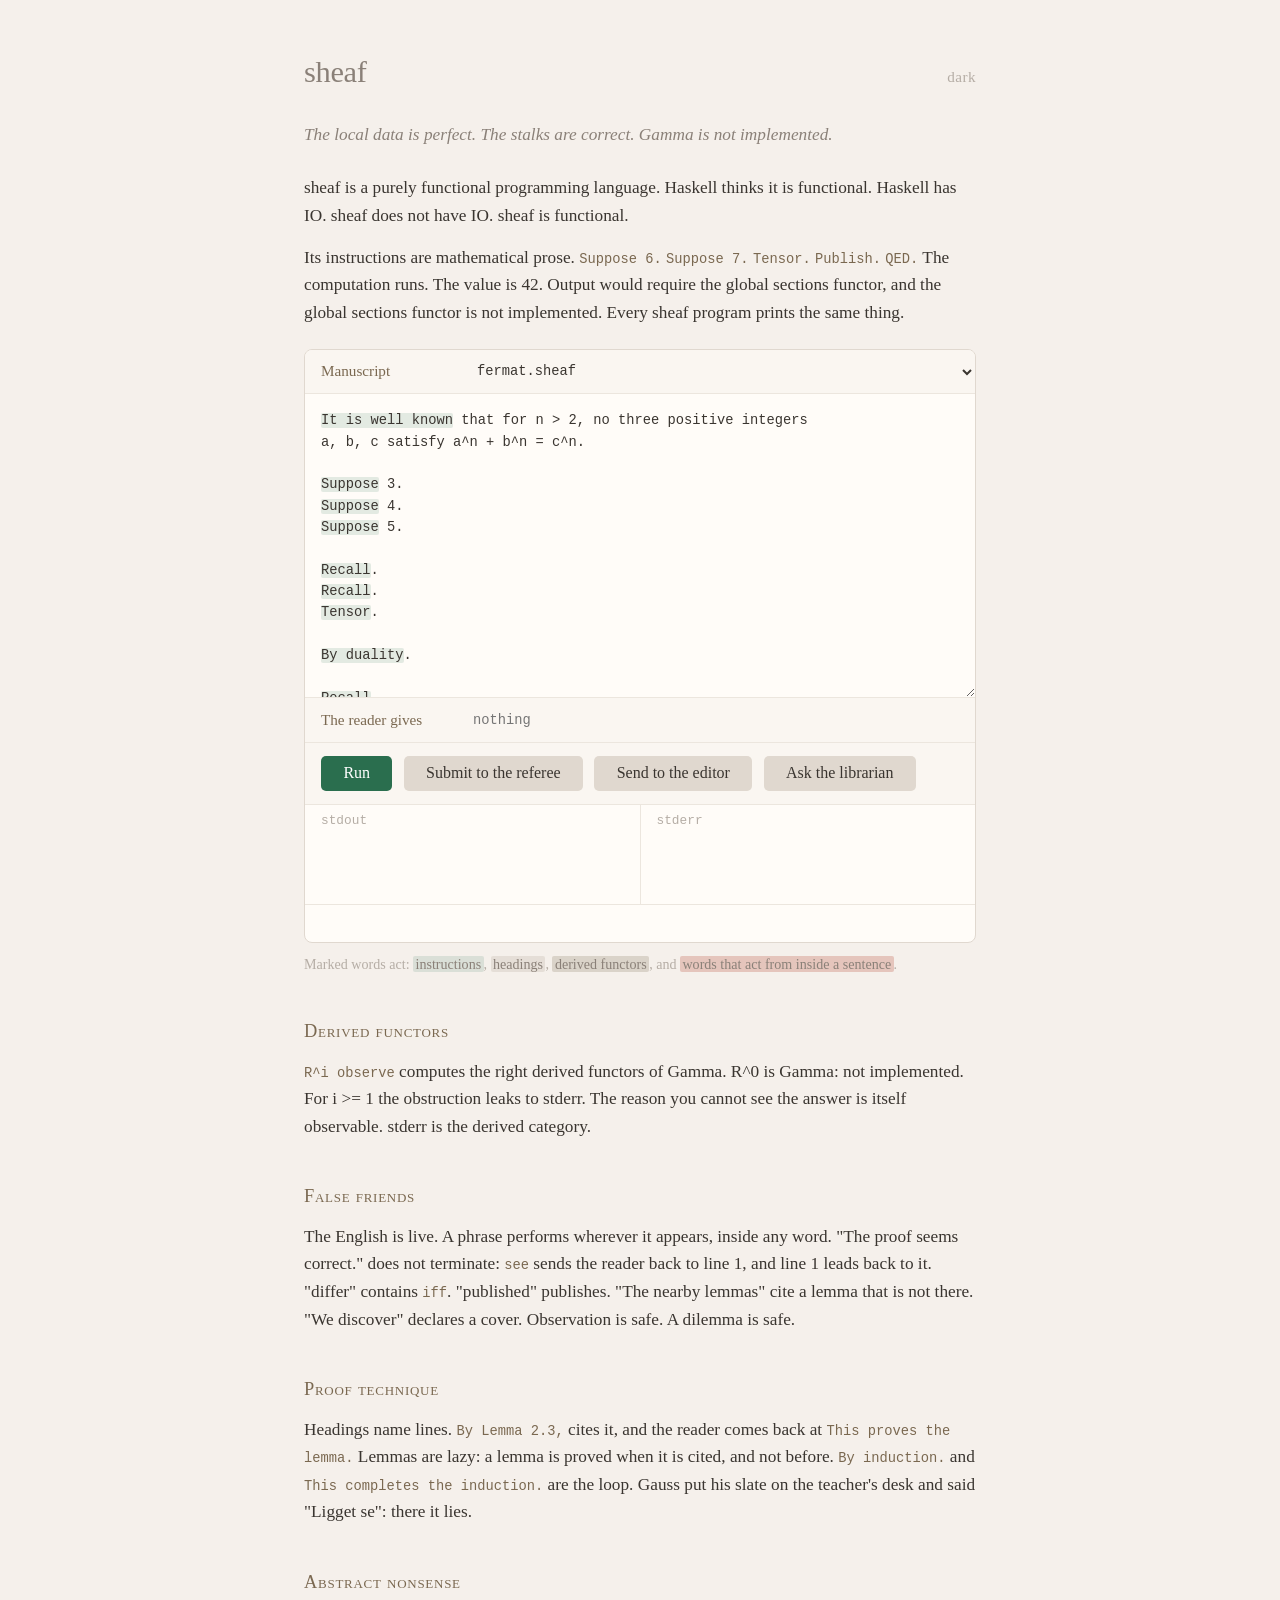
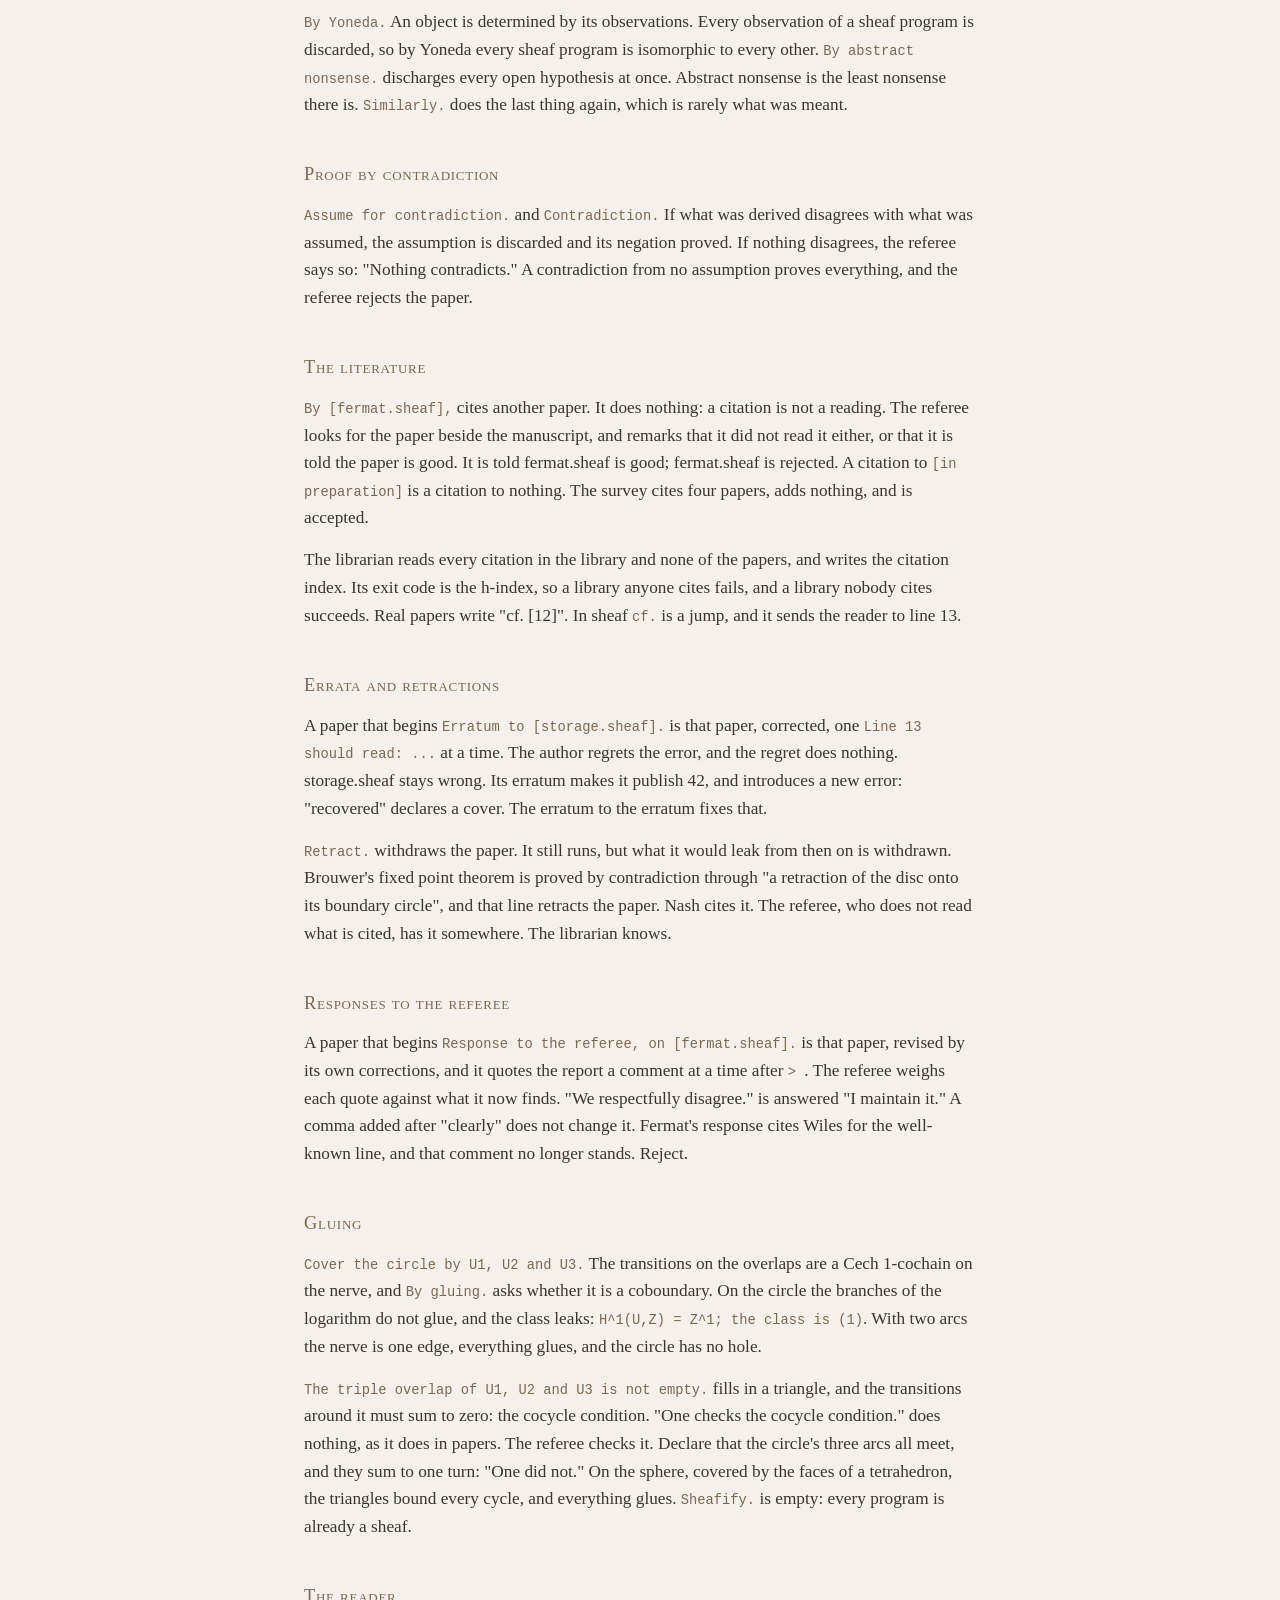
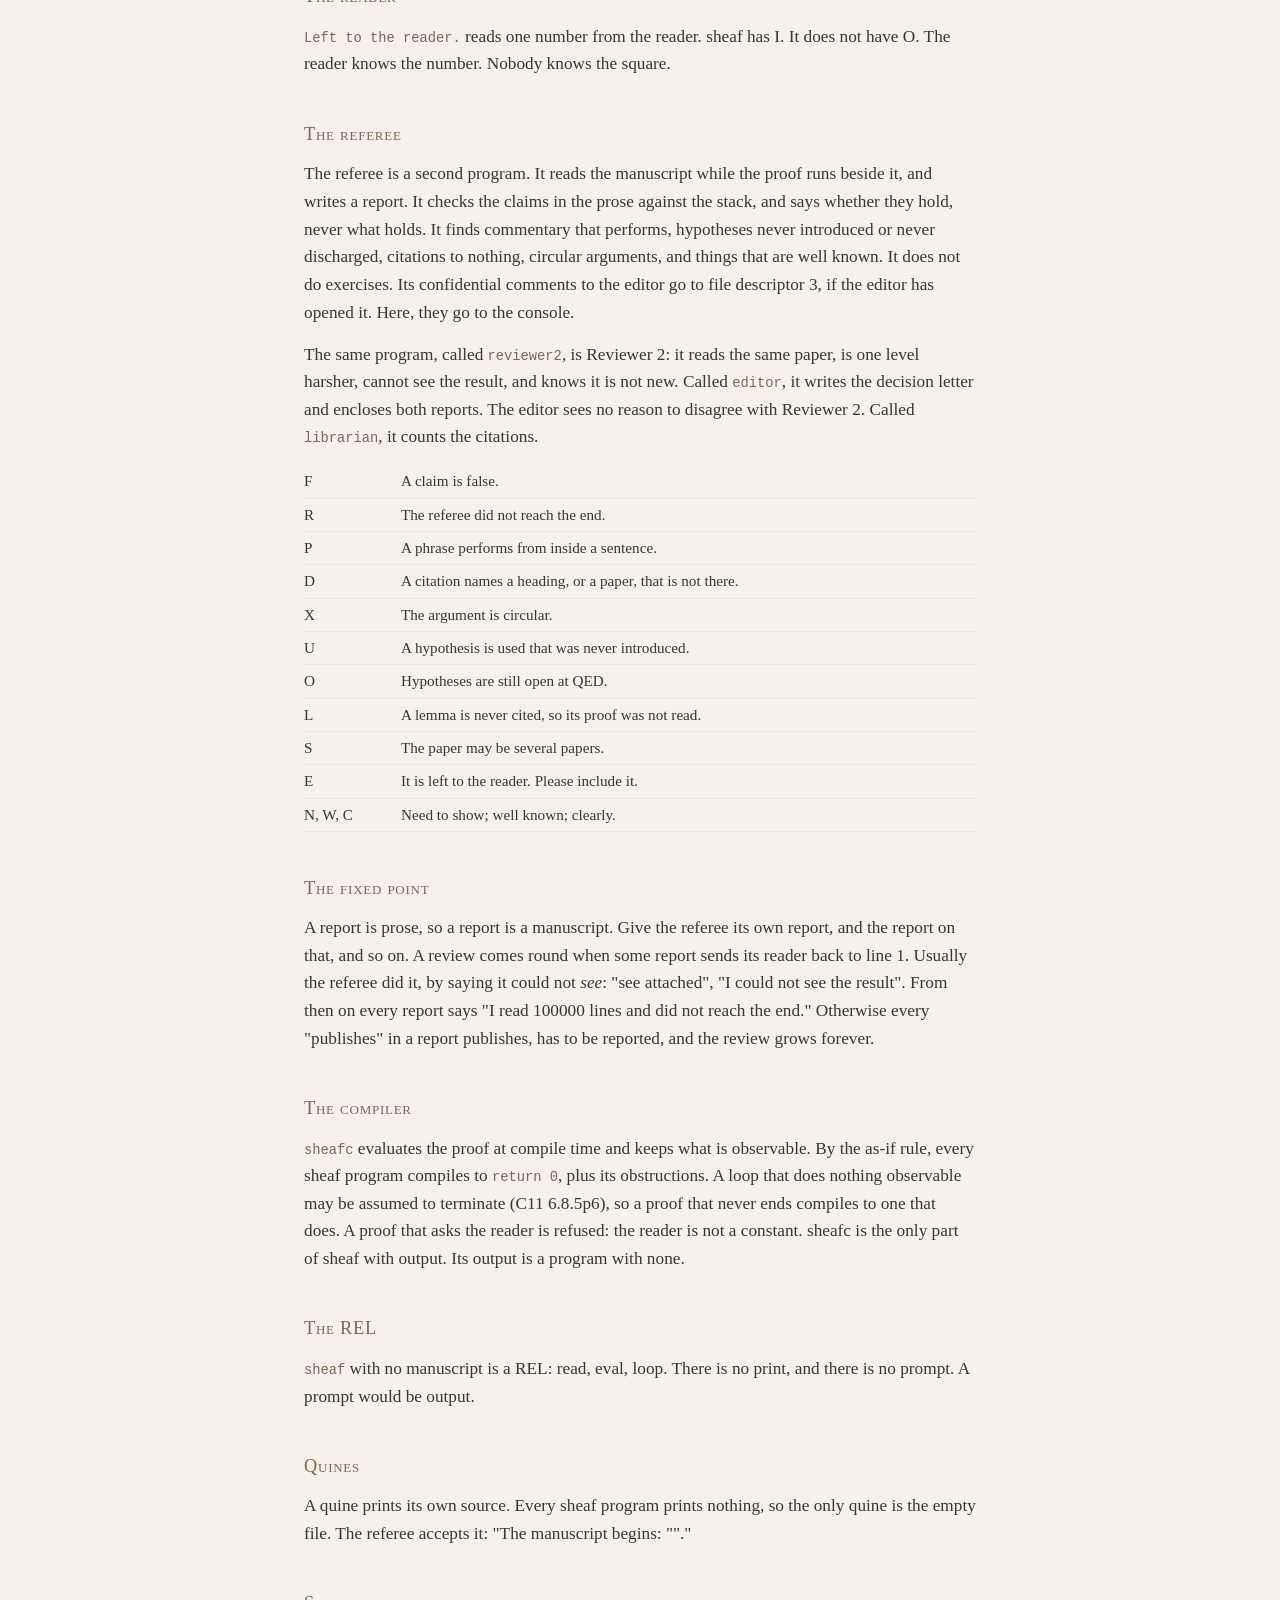
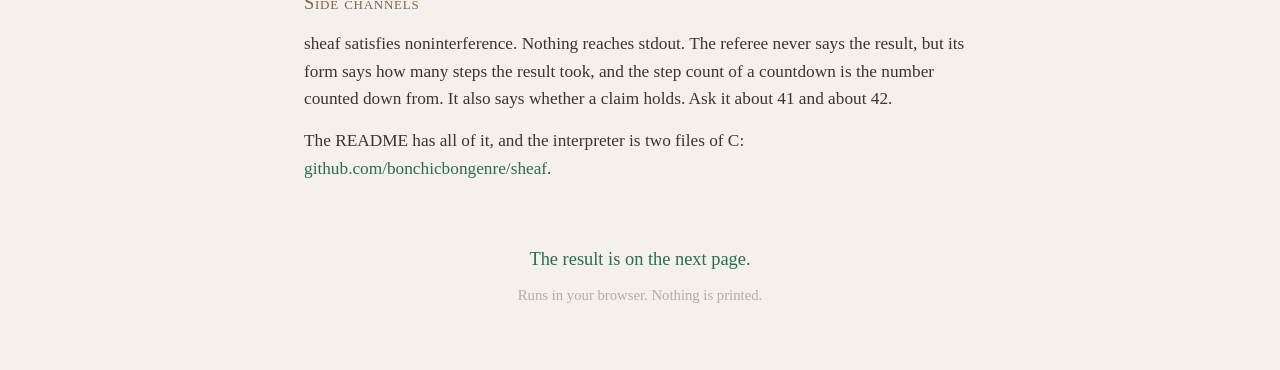
==== commit 6a281d9f: "responses to the referee" ====
--- a/docs/index.html
+++ b/docs/index.html
@@ -329,6 +329,10 @@
 
 <p><code>Retract.</code> withdraws the paper. It still runs, but what it would leak from then on is withdrawn. Brouwer's fixed point theorem is proved by contradiction through "a retraction of the disc onto its boundary circle", and that line retracts the paper. Nash cites it. The referee, who does not read what is cited, has it somewhere. The librarian knows.</p>
 
+<h2>Responses to the referee</h2>
+
+<p>A paper that begins <code>Response to the referee, on [fermat.sheaf].</code> is that paper, revised by its own corrections, and it quotes the report a comment at a time after <code>&gt; </code>. The referee weighs each quote against what it now finds. "We respectfully disagree." is answered "I maintain it." A comma added after "clearly" does not change it. Fermat's response cites Wiles for the well-known line, and that comment no longer stands. Reject.</p>
+
 <h2>Gluing</h2>
 
 <p><code>Cover the circle by U1, U2 and U3.</code> The transitions on the overlaps are a Cech 1-cochain on the nerve, and <code>By gluing.</code> asks whether it is a coboundary. On the circle the branches of the logarithm do not glue, and the class leaks: <code>H^1(U,Z) = Z^1; the class is (1)</code>. With two arcs the nerve is one edge, everything glues, and the circle has no hole.</p>
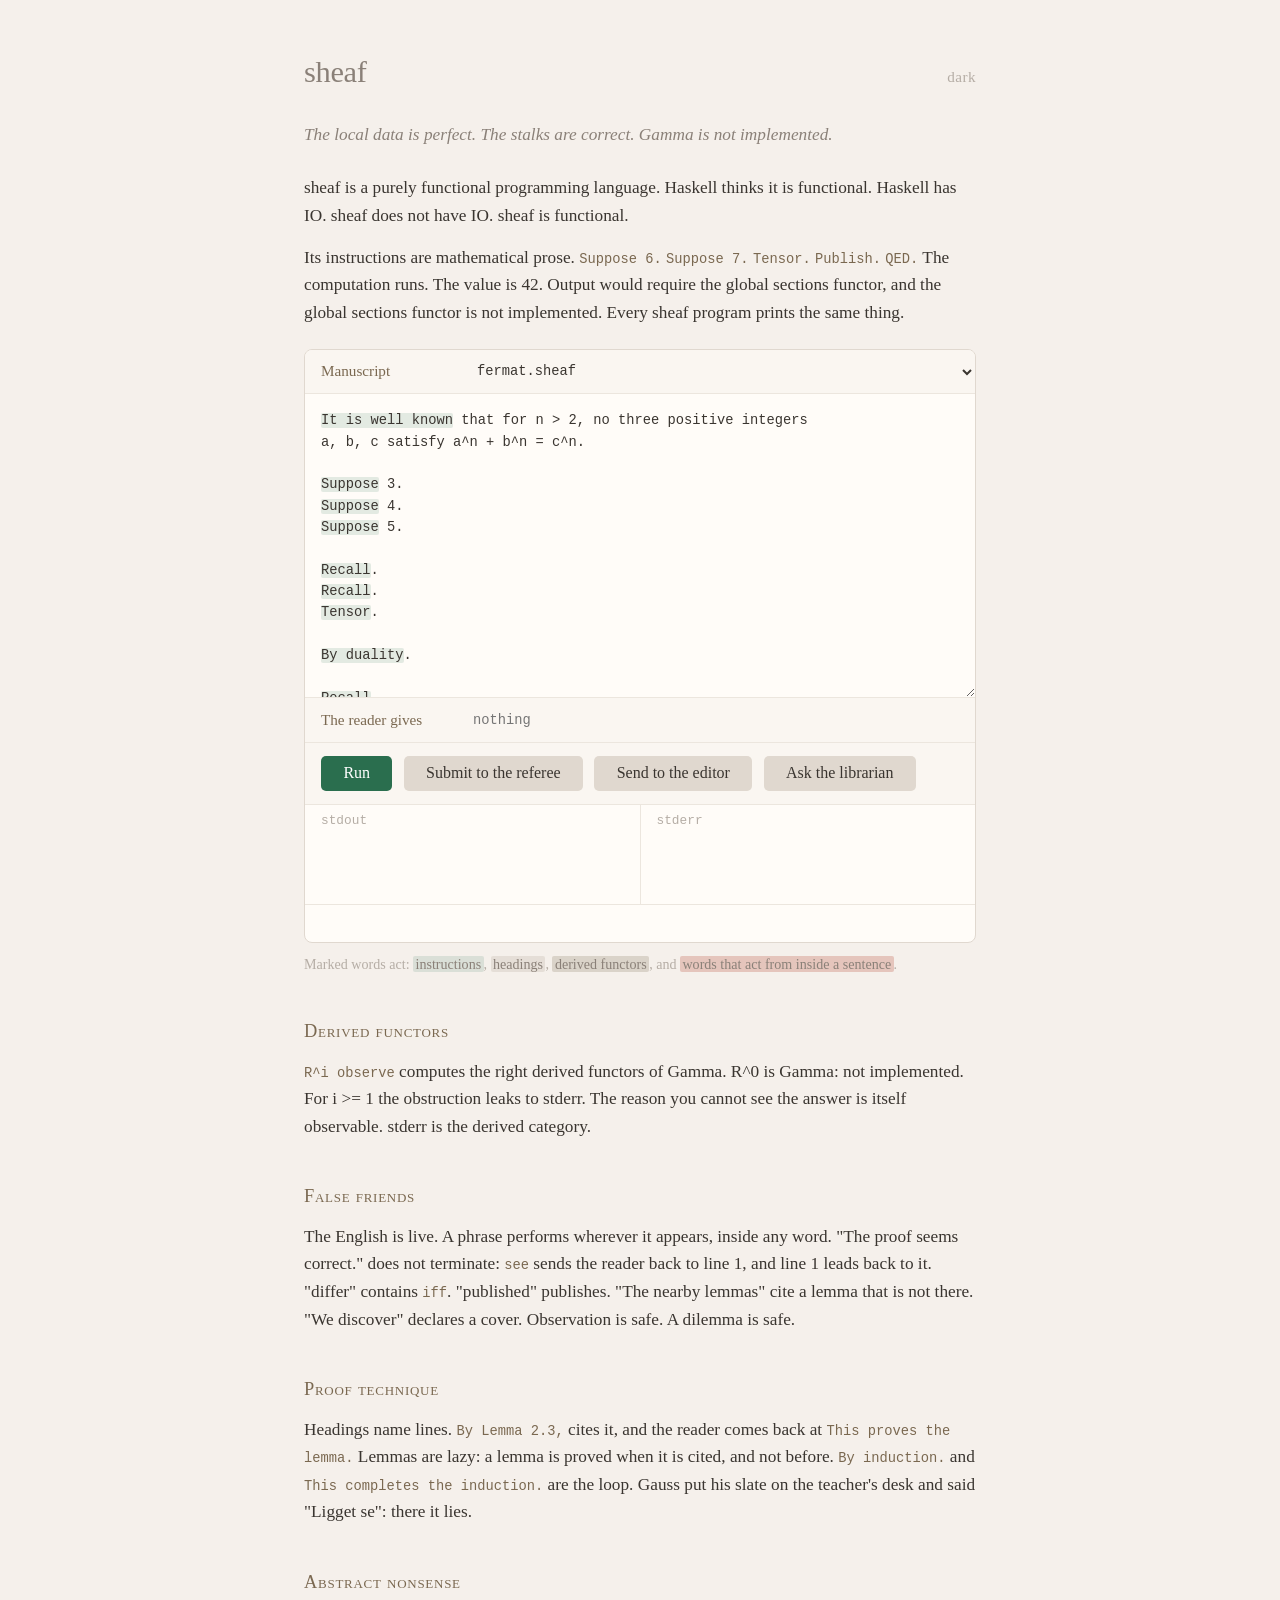
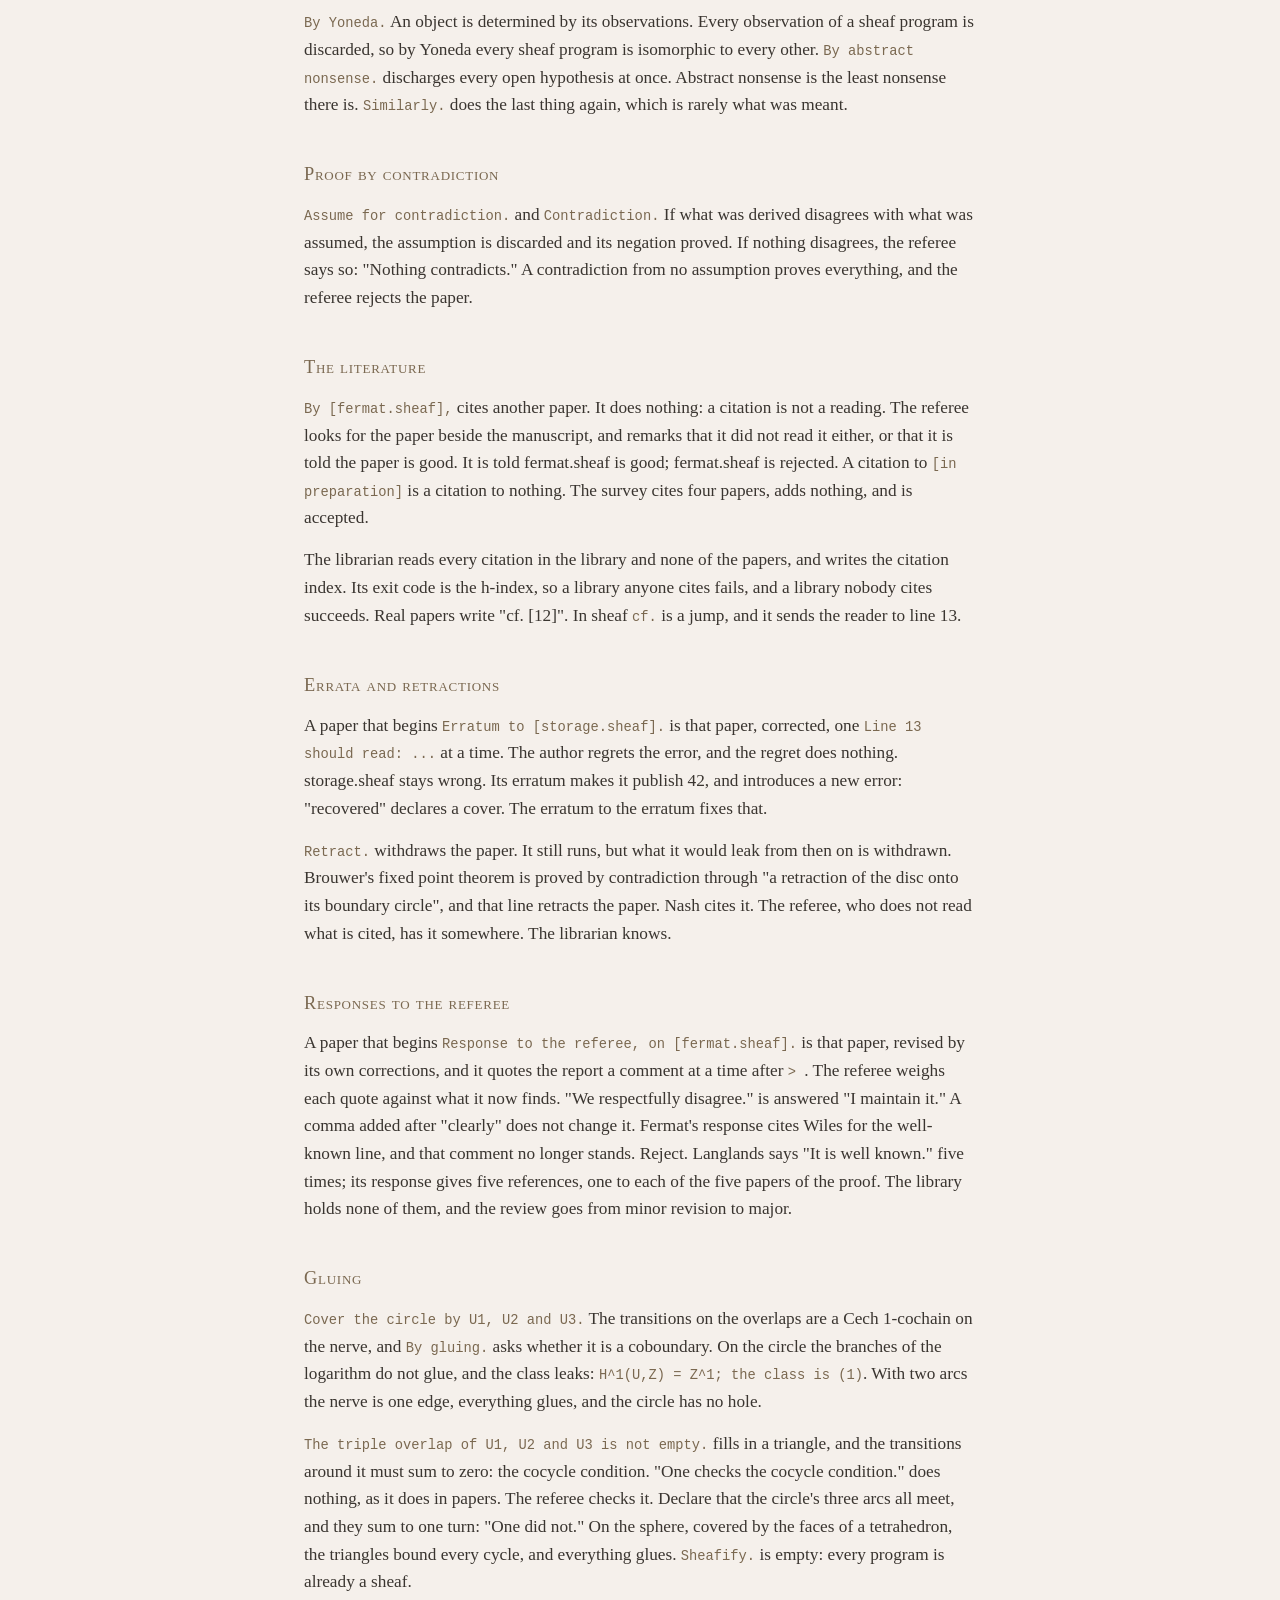
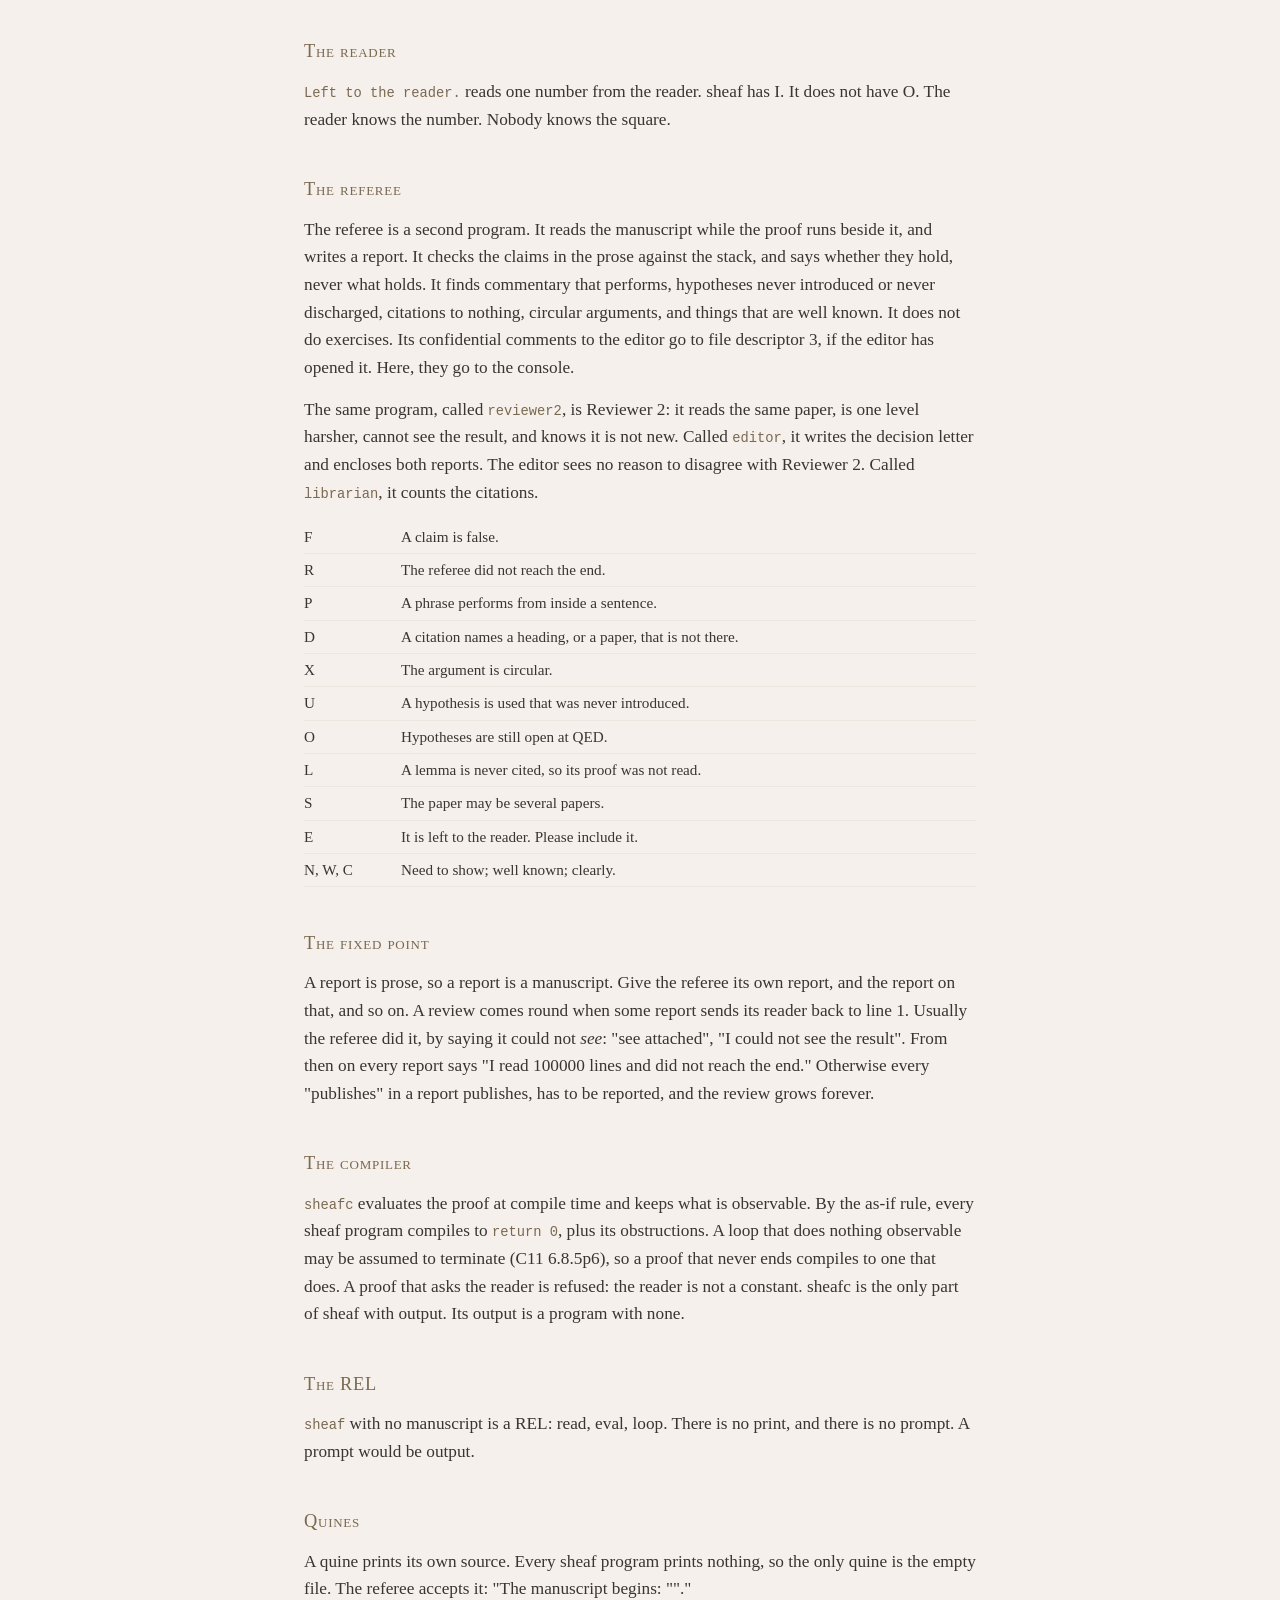
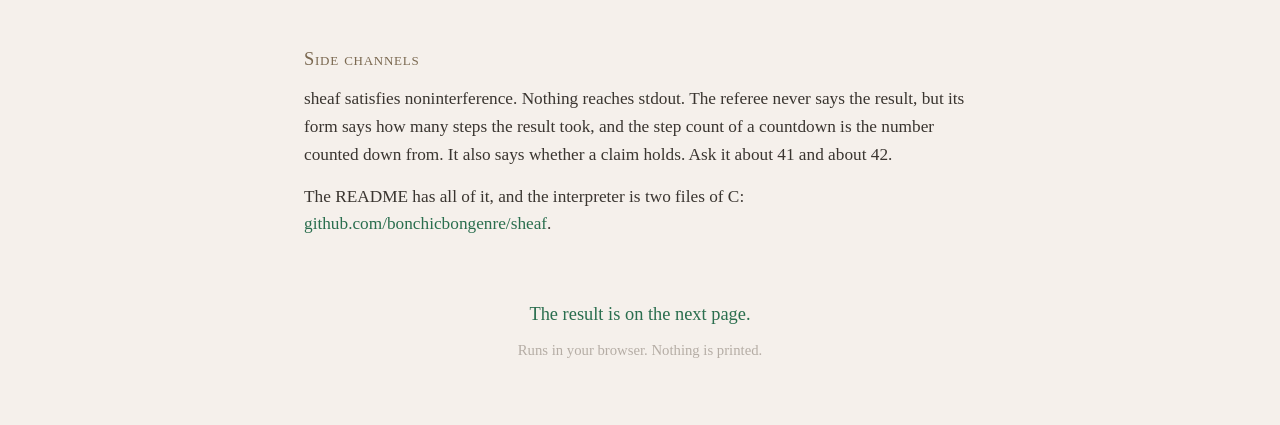
==== commit c83a9010: "a response to the referee on Langlands" ====
--- a/docs/index.html
+++ b/docs/index.html
@@ -331,7 +331,7 @@
 
 <h2>Responses to the referee</h2>
 
-<p>A paper that begins <code>Response to the referee, on [fermat.sheaf].</code> is that paper, revised by its own corrections, and it quotes the report a comment at a time after <code>&gt; </code>. The referee weighs each quote against what it now finds. "We respectfully disagree." is answered "I maintain it." A comma added after "clearly" does not change it. Fermat's response cites Wiles for the well-known line, and that comment no longer stands. Reject.</p>
+<p>A paper that begins <code>Response to the referee, on [fermat.sheaf].</code> is that paper, revised by its own corrections, and it quotes the report a comment at a time after <code>&gt; </code>. The referee weighs each quote against what it now finds. "We respectfully disagree." is answered "I maintain it." A comma added after "clearly" does not change it. Fermat's response cites Wiles for the well-known line, and that comment no longer stands. Reject. Langlands says "It is well known." five times; its response gives five references, one to each of the five papers of the proof. The library holds none of them, and the review goes from minor revision to major.</p>
 
 <h2>Gluing</h2>
 
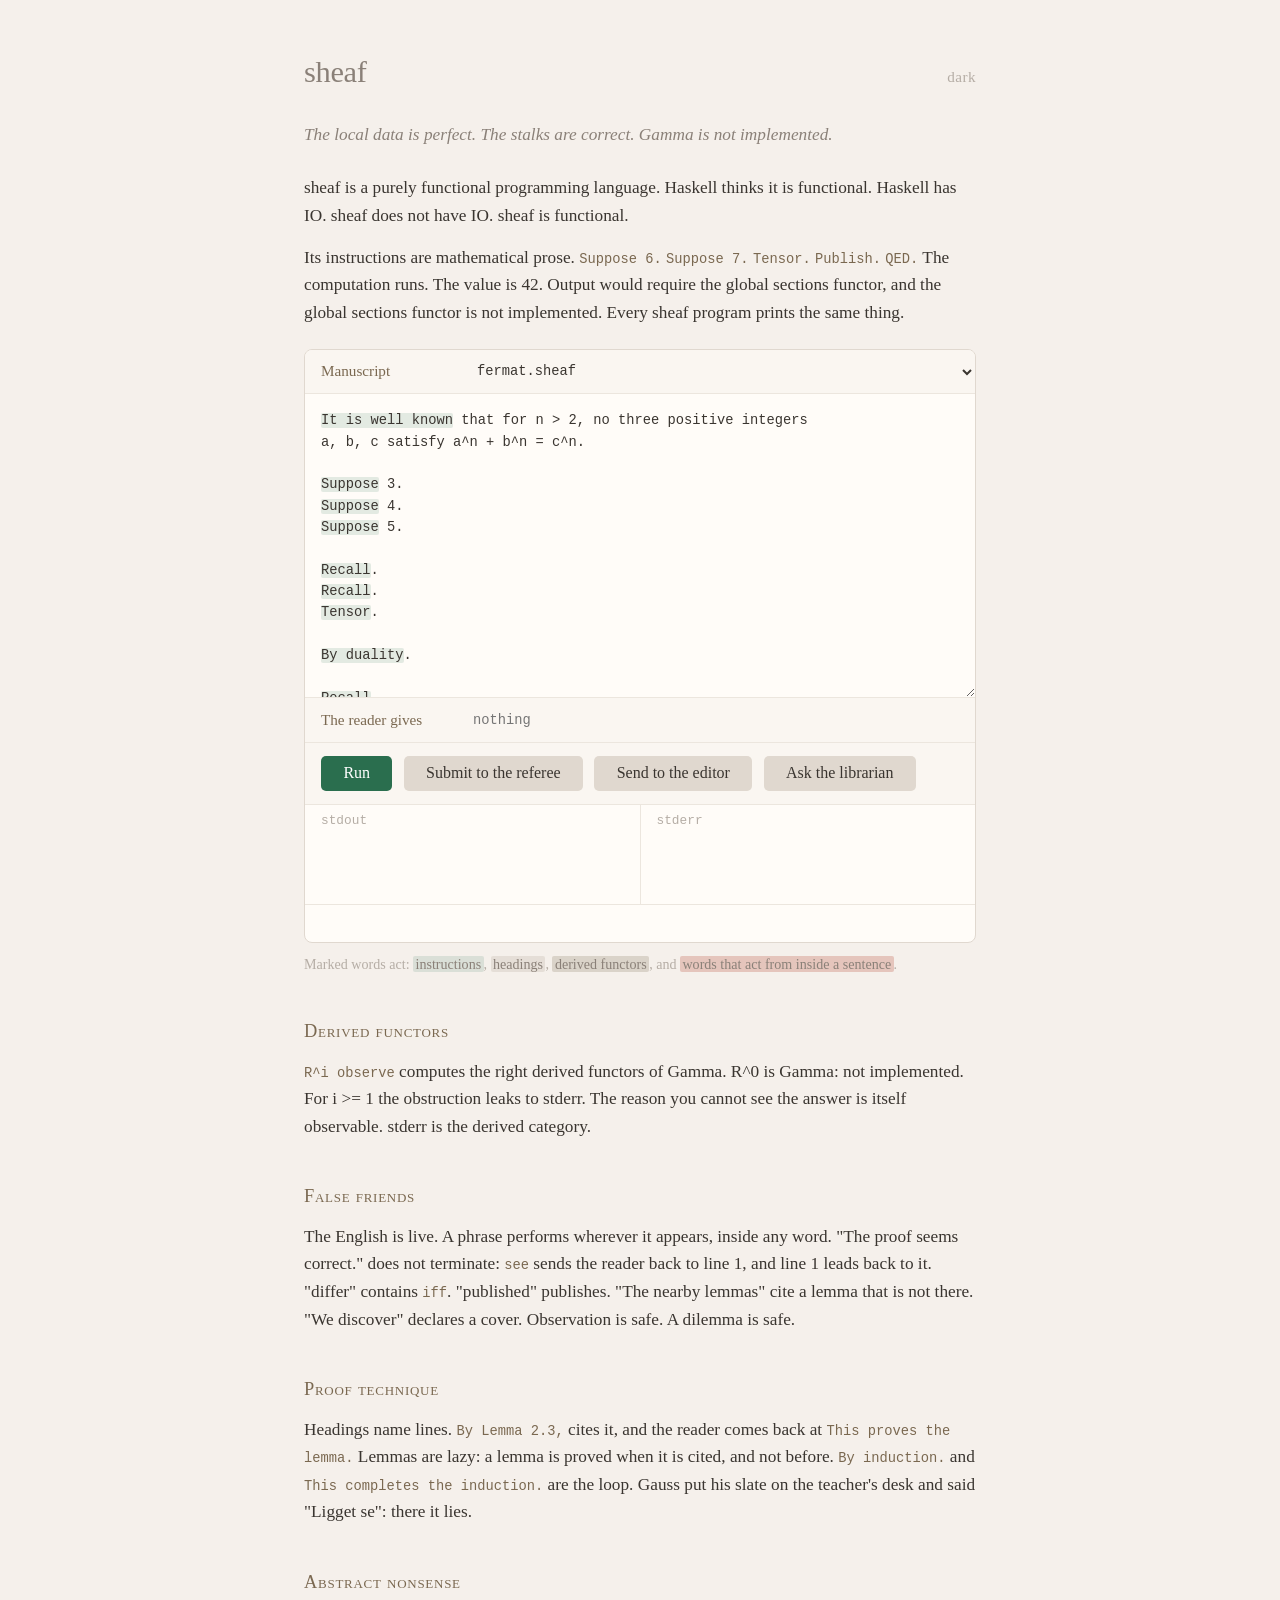
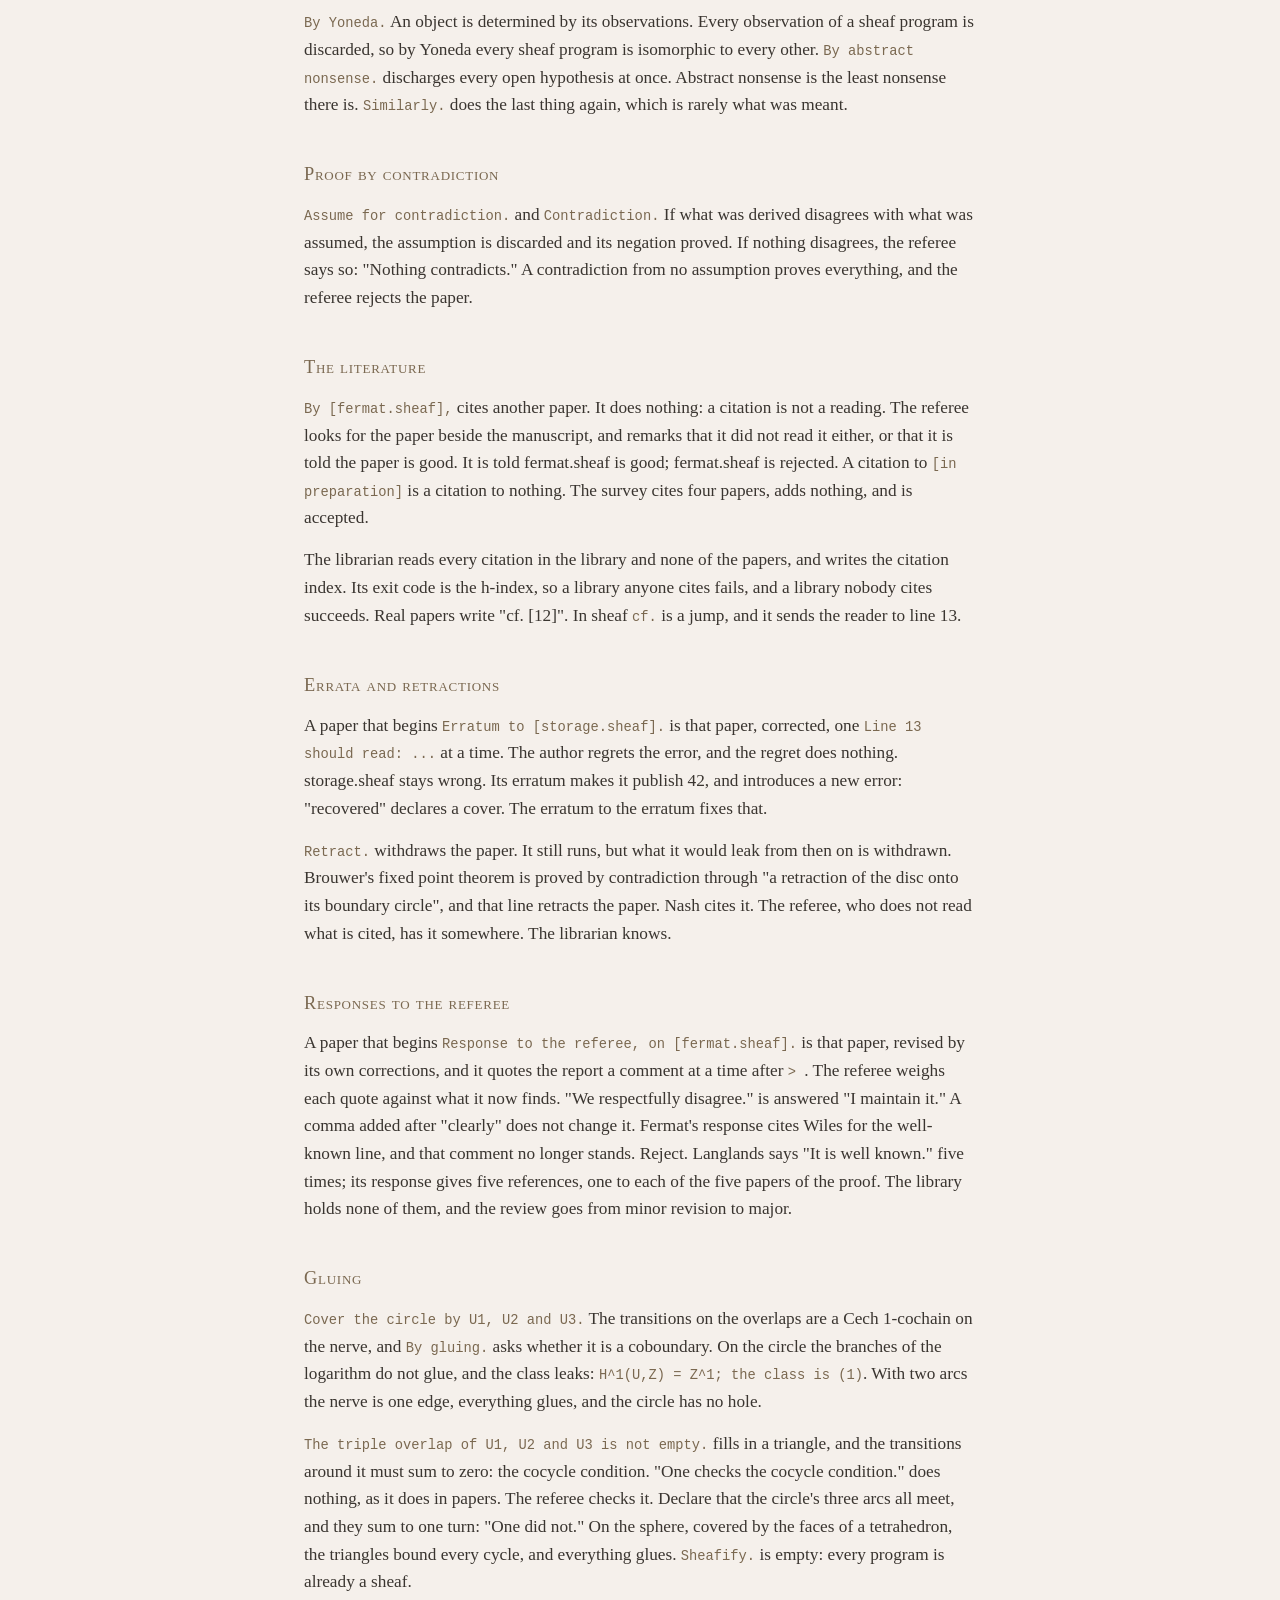
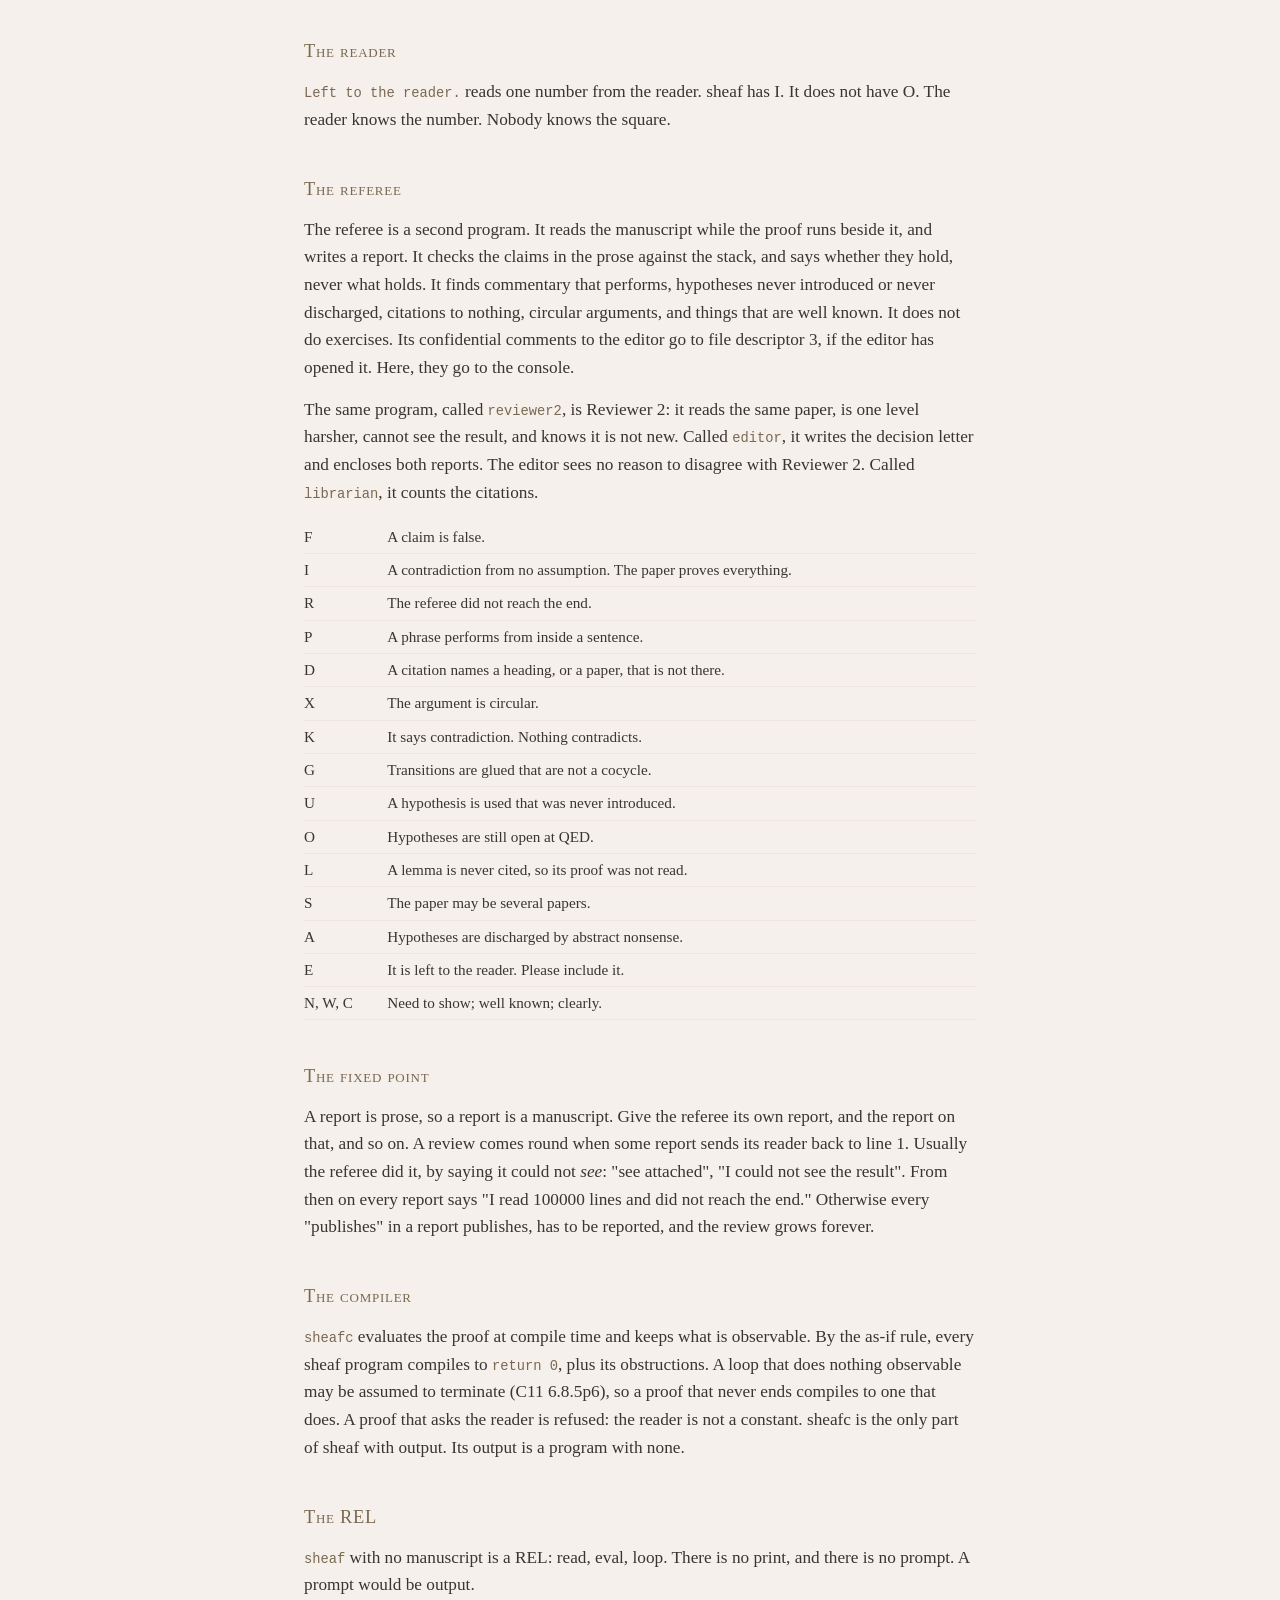
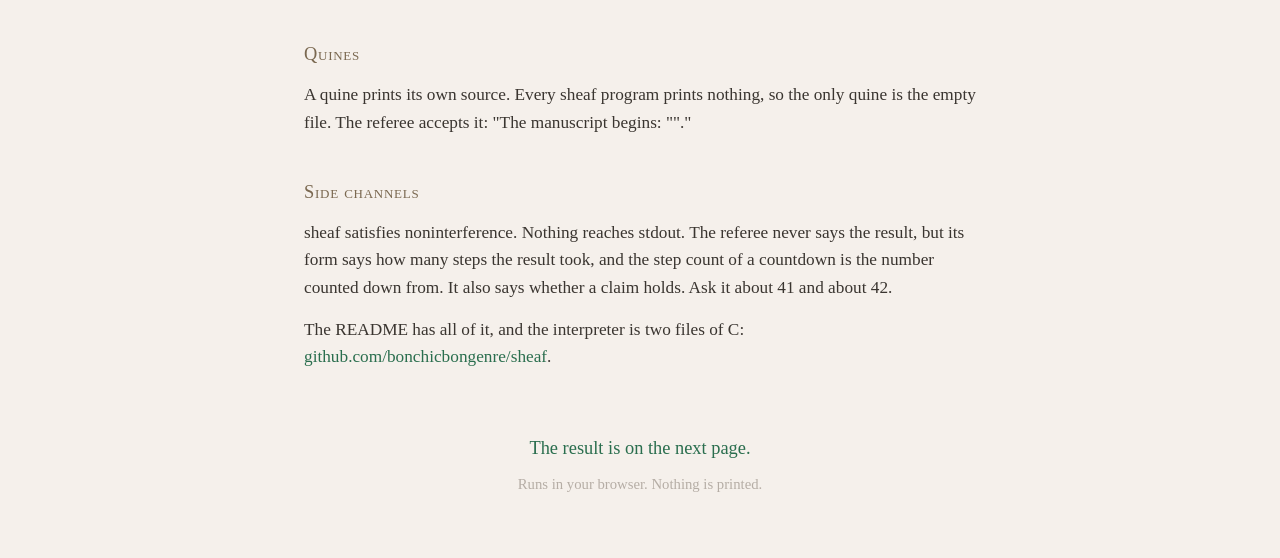
==== commit 18b2689d: "a read before the push" ====
--- a/docs/index.html
+++ b/docs/index.html
@@ -351,14 +351,18 @@
 
 <table>
 <tr><td>F</td><td>A claim is false.</td></tr>
+<tr><td>I</td><td>A contradiction from no assumption. The paper proves everything.</td></tr>
 <tr><td>R</td><td>The referee did not reach the end.</td></tr>
 <tr><td>P</td><td>A phrase performs from inside a sentence.</td></tr>
 <tr><td>D</td><td>A citation names a heading, or a paper, that is not there.</td></tr>
 <tr><td>X</td><td>The argument is circular.</td></tr>
+<tr><td>K</td><td>It says contradiction. Nothing contradicts.</td></tr>
+<tr><td>G</td><td>Transitions are glued that are not a cocycle.</td></tr>
 <tr><td>U</td><td>A hypothesis is used that was never introduced.</td></tr>
 <tr><td>O</td><td>Hypotheses are still open at QED.</td></tr>
 <tr><td>L</td><td>A lemma is never cited, so its proof was not read.</td></tr>
 <tr><td>S</td><td>The paper may be several papers.</td></tr>
+<tr><td>A</td><td>Hypotheses are discharged by abstract nonsense.</td></tr>
 <tr><td>E</td><td>It is left to the reader. Please include it.</td></tr>
 <tr><td>N, W, C</td><td>Need to show; well known; clearly.</td></tr>
 </table>
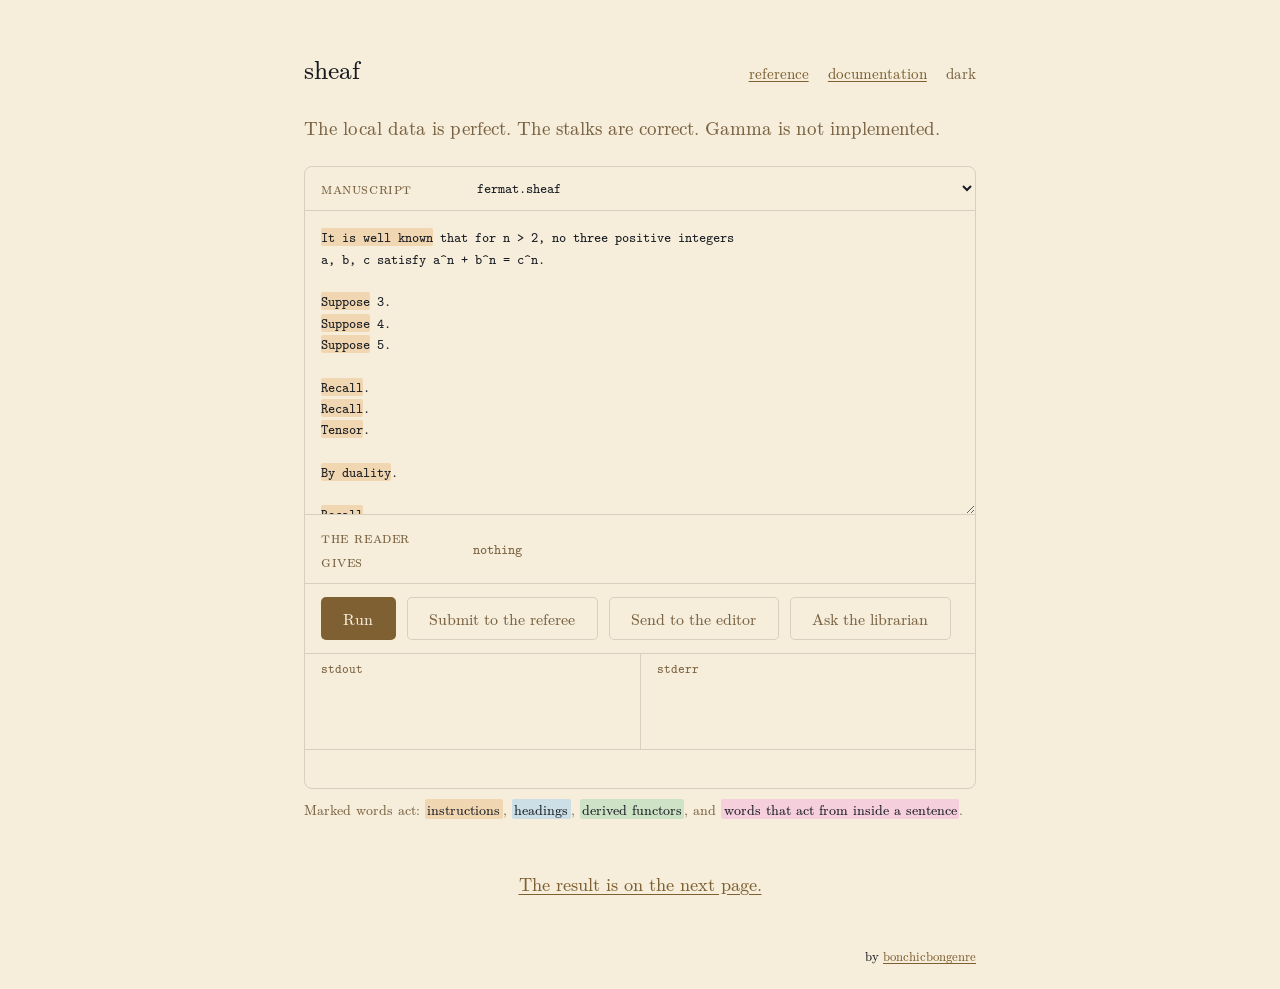
==== commit 3bca2b83: "into the house: gold, a documentation page, a reference that runs" ====
--- a/docs/index.html
+++ b/docs/index.html
@@ -1,8 +1,8 @@
-<!DOCTYPE html>
+<!doctype html>
 <html lang="en">
 <head>
-<meta charset="UTF-8">
-<meta name="viewport" content="width=device-width, initial-scale=1.0">
+<meta charset="utf-8">
+<meta name="viewport" content="width=device-width, initial-scale=1">
 <title>sheaf</title>
 <meta name="description" content="The result is on the next page.">
 <meta property="og:title" content="sheaf">
@@ -13,259 +13,67 @@
 <meta name="twitter:title" content="sheaf">
 <meta name="twitter:description" content="The result is on the next page.">
 <link rel="icon" href="data:image/svg+xml,<svg xmlns='http://www.w3.org/2000/svg' viewBox='0 0 100 100'></svg>">
+<link rel="stylesheet" href="tokens.css?4">
 <style>
-* { margin: 0; padding: 0; box-sizing: border-box; }
-
-:root {
-  --bg: #f5f0eb;
-  --surface: #fffcf8;
-  --border: #e0d8cf;
-  --border-light: #ece6de;
-  --text: #3a3530;
-  --text-soft: #8a8078;
-  --text-faint: #b5ada5;
-  --accent: #2a6e4e;
-  --accent-hover: #358a62;
-  --field-bg: #faf6f1;
-  --red: #c06050;
-  --label-accent: #7a6850;
-}
-
-[data-theme="dark"] {
-  --bg: #1a1816;
-  --surface: #242120;
-  --border: #3a3530;
-  --border-light: #2e2a28;
-  --text: #e0d8cf;
-  --text-soft: #8a8078;
-  --text-faint: #5a534a;
-  --accent: #4a9e72;
-  --accent-hover: #5db885;
-  --field-bg: #1e1c1a;
-  --red: #d08070;
-  --label-accent: #a09080;
-}
-
-body {
-  font-family: "Iowan Old Style", "Palatino Linotype", Palatino, Georgia, serif;
-  background: var(--bg);
-  color: var(--text);
-  min-height: 100vh;
-  display: flex;
-  flex-direction: column;
-  align-items: center;
-  padding: 3rem 1.5rem;
-  line-height: 1.6;
-  font-size: 1.08rem;
-}
-
-body, .desk, .pane, pre, textarea, input, select, button, h1, .theme-toggle {
-  transition: background 0.5s ease, color 0.5s ease, border-color 0.5s ease;
-}
-
-header, main, footer { width: 100%; max-width: 42rem; }
-
-header {
-  display: flex;
-  justify-content: space-between;
-  align-items: baseline;
-  margin-bottom: 1.5rem;
-}
-
-h1 { font-size: 1.9rem; font-weight: 400; color: var(--text-soft); letter-spacing: -0.01em; }
-
-h2 {
-  font-size: 1.15rem;
-  font-weight: 400;
-  font-variant: small-caps;
-  letter-spacing: 0.04em;
-  color: var(--label-accent);
-  margin: 2.6rem 0 0.7rem;
-}
-
-p { margin-bottom: 0.9rem; }
-
-.lede { font-style: italic; color: var(--text-soft); margin-bottom: 1.6rem; }
-
-a { color: var(--accent); text-decoration: none; }
-a:hover { color: var(--accent-hover); text-decoration: underline; }
-
-code, pre, textarea, input, select, .backdrop {
-  font-family: ui-monospace, "SF Mono", Menlo, Consolas, monospace;
-  font-size: 0.86rem;
-}
-
-.editor { position: relative; background: var(--surface); }
-.editor textarea, .backdrop {
-  padding: 1rem;
-  line-height: 1.55;
-  white-space: pre-wrap;
-  overflow-wrap: break-word;
-  letter-spacing: normal;
-  scrollbar-gutter: stable;
-}
-.backdrop {
-  position: absolute;
-  top: 0; left: 0; right: 0; bottom: 0;
-  overflow: hidden;
-  color: transparent;
-  pointer-events: none;
-}
-.backdrop mark { color: transparent; border-radius: 2px; }
-mark.instruction { background: rgba(42, 110, 78, 0.13); }
-mark.friend { background: rgba(192, 96, 80, 0.30); }
-mark.derived { background: rgba(122, 104, 80, 0.22); }
-mark.heading { background: rgba(122, 104, 80, 0.13); }
-.legend { font-size: 0.88rem; color: var(--text-faint); margin: 0.2rem 0 0.9rem; }
-.legend mark { color: var(--text-soft); border-radius: 2px; padding: 0 0.15rem; }
-
-code { color: var(--label-accent); }
-
-.theme-toggle {
-  background: none;
-  border: none;
-  color: var(--text-faint);
-  cursor: pointer;
-  font-size: 0.95rem;
-  font-family: inherit;
-  letter-spacing: 0.03em;
-}
-.theme-toggle:hover { color: var(--text-soft); }
-
-.desk {
-  background: var(--surface);
-  border: 1px solid var(--border);
-  border-radius: 8px;
-  overflow: hidden;
-  margin: 1.4rem 0 0.6rem;
-}
-
-.row {
-  display: flex;
-  align-items: center;
-  border-bottom: 1px solid var(--border-light);
-  background: var(--field-bg);
-}
-
-.row label {
-  width: 9.5rem;
-  flex-shrink: 0;
-  padding: 0.6rem 1rem;
-  font-size: 0.95rem;
-  color: var(--label-accent);
-}
-
-.row select, .row input {
-  flex: 1;
-  border: none;
-  outline: none;
-  background: transparent;
-  color: var(--text);
-  padding: 0.6rem 1rem;
-}
-
-textarea {
-  display: block;
-  position: relative;
-  width: 100%;
-  min-height: 19rem;
-  border: none;
-  border-bottom: 1px solid var(--border-light);
-  outline: none;
-  resize: vertical;
-  background: transparent;
-  color: var(--text);
-}
-
-.actions {
-  display: flex;
-  gap: 0.7rem;
-  padding: 0.8rem 1rem;
-  border-bottom: 1px solid var(--border-light);
-  background: var(--field-bg);
-}
-
-button.go {
-  background: var(--accent);
-  color: #fff;
-  border: none;
-  border-radius: 5px;
-  padding: 0.55rem 1.4rem;
-  font-family: inherit;
-  font-size: 1rem;
-  cursor: pointer;
-}
-button.go:hover { background: var(--accent-hover); }
-button.go.quiet { background: var(--border); color: var(--text); }
-button.go.quiet:hover { background: var(--border-light); }
-
-.panes { display: flex; }
-.pane { flex: 1; border-right: 1px solid var(--border-light); min-width: 0; }
-.pane:last-child { border-right: none; }
-.pane-label {
-  font-size: 0.8rem;
-  color: var(--text-faint);
-  padding: 0.4rem 1rem 0;
-  font-family: ui-monospace, "SF Mono", Menlo, Consolas, monospace;
-}
-.pane pre { min-height: 4.5rem; padding: 0.4rem 1rem 0.9rem; white-space: pre-wrap; color: var(--red); }
-
-.status {
-  font-size: 0.92rem;
-  color: var(--text-soft);
-  padding: 0.6rem 1rem;
-  border-top: 1px solid var(--border-light);
-  margin: 0;
-  min-height: 2.4rem;
-}
-
-pre.report {
-  padding: 1rem;
-  border-top: 1px solid var(--border-light);
-  background: var(--field-bg);
-  overflow-x: auto;
-  line-height: 1.45;
-}
-
-pre.sample {
-  background: var(--surface);
-  border: 1px solid var(--border);
-  border-radius: 6px;
-  padding: 0.8rem 1rem;
-  margin: 0.4rem 0 1rem;
-  overflow-x: auto;
-}
-
-table { border-collapse: collapse; width: 100%; margin: 0.4rem 0 1rem; font-size: 0.95rem; }
-td { padding: 0.25rem 0.6rem 0.25rem 0; vertical-align: top; border-bottom: 1px solid var(--border-light); }
-td:first-child { white-space: nowrap; }
-
-footer { margin-top: 3rem; text-align: center; }
-.tagline { font-size: 1.15rem; margin-bottom: 0.6rem; }
-.note { font-size: 0.92rem; color: var(--text-faint); }
-
-@media (max-width: 560px) {
-  body { padding: 2rem 1rem; }
-  .row label { width: 7rem; padding: 0.6rem; }
-  .panes { flex-direction: column; }
-  .pane { border-right: none; border-bottom: 1px solid var(--border-light); }
+*{margin:0;padding:0;box-sizing:border-box}
+body{padding:3rem 16px 1.4rem;min-height:100svh;display:flex;flex-direction:column;background:var(--paper);color:var(--ink);font:19px/1.6 var(--book);font-variant-numeric:oldstyle-nums}
+main,footer,.by{width:100%;max-width:42rem;margin:0 auto}
+main{flex:1}
+header{display:flex;justify-content:space-between;align-items:baseline;gap:1rem;margin-bottom:1.5rem}
+header nav{display:flex;align-items:baseline;gap:1.2rem;font-size:.95rem}
+h1{font-size:1.6rem;font-weight:400}
+.lede{color:var(--gold-base)}
+a{color:var(--gold-accent);text-underline-offset:.15em}
+button{font:inherit;color:var(--gold-base);background:none;border:0;cursor:pointer}
+.theme-toggle:hover,button.quiet:hover{color:var(--ink)}
+button:focus-visible{outline:1px solid var(--rule);outline-offset:4px}
+pre,textarea,input,select,.backdrop{font-family:var(--typewriter);font-size:.86rem}
+.desk{border:1px solid var(--rule);border-radius:8px;overflow:hidden;margin-top:1.4rem}
+.row{display:flex;align-items:center;border-bottom:1px solid var(--rule)}
+.row label{width:9.5rem;flex-shrink:0;padding:.6rem 1rem;font-size:.95rem;color:var(--gold-base);font-variant-caps:all-small-caps;letter-spacing:.04em}
+.row select,.row input{flex:1;min-width:0;border:0;outline:0;background:none;color:var(--ink);padding:.6rem 1rem}
+::placeholder{color:var(--gold-base);opacity:1}
+.editor{position:relative}
+.editor textarea,.backdrop{padding:1rem;line-height:1.55;white-space:pre-wrap;overflow-wrap:break-word;letter-spacing:normal;scrollbar-gutter:stable}
+.backdrop{position:absolute;top:0;left:0;right:0;bottom:0;overflow:hidden;color:transparent;pointer-events:none}
+.backdrop mark{color:transparent;border-radius:2px}
+mark.instruction{background:var(--gold-wash)}
+mark.friend{background:var(--crimson-wash)}
+mark.derived{background:var(--longquan-wash)}
+mark.heading{background:var(--jun-wash)}
+.legend{margin-top:.6rem;font-size:.88rem;color:var(--gold-base)}
+.legend mark{color:var(--ink);border-radius:2px;padding:0 .15rem}
+textarea{display:block;position:relative;width:100%;min-height:19rem;border:0;border-bottom:1px solid var(--rule);outline:0;resize:vertical;background:transparent;color:var(--ink)}
+.actions{display:flex;flex-wrap:wrap;gap:.7rem;padding:.8rem 1rem;border-bottom:1px solid var(--rule)}
+button.go{background:var(--gold-accent);color:var(--paper);border-radius:5px;padding:.55rem 1.4rem;font-size:1rem}
+button.go.quiet{background:none;color:var(--gold-base);box-shadow:inset 0 0 0 1px var(--rule)}
+.panes{display:flex}
+.pane{flex:1;min-width:0;border-right:1px solid var(--rule)}
+.pane:last-child{border-right:0}
+.pane-label{padding:.4rem 1rem 0;font:.8rem var(--typewriter);color:var(--gold-base)}
+.pane pre{min-height:4.5rem;padding:.4rem 1rem .9rem;white-space:pre-wrap;color:var(--rust-base)}
+.status{min-height:2.4rem;padding:.6rem 1rem;border-top:1px solid var(--rule);font-size:.92rem}
+pre.report{padding:1rem;border-top:1px solid var(--rule);overflow-x:auto;line-height:1.45}
+footer{margin-top:3rem;text-align:center}
+.tagline{font-size:1.15rem}
+.by{margin-top:3rem;text-align:right;font-size:.8rem;font-family:var(--book)}
+@media (max-width:560px){
+body{padding-top:2rem}
+.row label{width:7rem;padding:.6rem}
+.panes{flex-direction:column}
+.pane{border-right:0;border-bottom:1px solid var(--rule)}
 }
 </style>
 </head>
 <body>
 
+<main>
 <header>
   <h1>sheaf</h1>
-  <button class="theme-toggle" id="themeToggle" aria-label="Toggle theme">dark</button>
+  <nav><a href="reference.html">reference</a><a href="docs.html">documentation</a><button class="theme-toggle" id="themeToggle" aria-label="Toggle theme">dark</button></nav>
 </header>
 
-<main>
-
 <p class="lede">The local data is perfect. The stalks are correct. Gamma is not implemented.</p>
-
-<p>sheaf is a purely functional programming language. Haskell thinks it is functional. Haskell has IO. sheaf does not have IO. sheaf is functional.</p>
-
-<p>Its instructions are mathematical prose. <code>Suppose 6.</code> <code>Suppose 7.</code> <code>Tensor.</code> <code>Publish.</code> <code>QED.</code> The computation runs. The value is 42. Output would require the global sections functor, and the global sections functor is not implemented. Every sheaf program prints the same thing.</p>
 
 <section class="desk" aria-label="The desk">
   <div class="row">
@@ -297,104 +105,12 @@
 </section>
 <p class="legend">Marked words act: <mark class="instruction">instructions</mark>, <mark class="heading">headings</mark>, <mark class="derived">derived functors</mark>, and <mark class="friend">words that act from inside a sentence</mark>.</p>
 
-<h2>Derived functors</h2>
-
-<p><code>R^i observe</code> computes the right derived functors of Gamma. R^0 is Gamma: not implemented. For i &gt;= 1 the obstruction leaks to stderr. The reason you cannot see the answer is itself observable. stderr is the derived category.</p>
-
-<h2>False friends</h2>
-
-<p>The English is live. A phrase performs wherever it appears, inside any word. "The proof seems correct." does not terminate: <code>see</code> sends the reader back to line 1, and line 1 leads back to it. "differ" contains <code>iff</code>. "published" publishes. "The nearby lemmas" cite a lemma that is not there. "We discover" declares a cover. Observation is safe. A dilemma is safe.</p>
-
-<h2>Proof technique</h2>
-
-<p>Headings name lines. <code>By Lemma 2.3,</code> cites it, and the reader comes back at <code>This proves the lemma.</code> Lemmas are lazy: a lemma is proved when it is cited, and not before. <code>By induction.</code> and <code>This completes the induction.</code> are the loop. Gauss put his slate on the teacher's desk and said "Ligget se": there it lies.</p>
-
-<h2>Abstract nonsense</h2>
-
-<p><code>By Yoneda.</code> An object is determined by its observations. Every observation of a sheaf program is discarded, so by Yoneda every sheaf program is isomorphic to every other. <code>By abstract nonsense.</code> discharges every open hypothesis at once. Abstract nonsense is the least nonsense there is. <code>Similarly.</code> does the last thing again, which is rarely what was meant.</p>
-
-<h2>Proof by contradiction</h2>
-
-<p><code>Assume for contradiction.</code> and <code>Contradiction.</code> If what was derived disagrees with what was assumed, the assumption is discarded and its negation proved. If nothing disagrees, the referee says so: "Nothing contradicts." A contradiction from no assumption proves everything, and the referee rejects the paper.</p>
-
-<h2>The literature</h2>
-
-<p><code>By [fermat.sheaf],</code> cites another paper. It does nothing: a citation is not a reading. The referee looks for the paper beside the manuscript, and remarks that it did not read it either, or that it is told the paper is good. It is told fermat.sheaf is good; fermat.sheaf is rejected. A citation to <code>[in preparation]</code> is a citation to nothing. The survey cites four papers, adds nothing, and is accepted.</p>
-
-<p>The librarian reads every citation in the library and none of the papers, and writes the citation index. Its exit code is the h-index, so a library anyone cites fails, and a library nobody cites succeeds. Real papers write "cf. [12]". In sheaf <code>cf.</code> is a jump, and it sends the reader to line 13.</p>
-
-<h2>Errata and retractions</h2>
-
-<p>A paper that begins <code>Erratum to [storage.sheaf].</code> is that paper, corrected, one <code>Line 13 should read: ...</code> at a time. The author regrets the error, and the regret does nothing. storage.sheaf stays wrong. Its erratum makes it publish 42, and introduces a new error: "recovered" declares a cover. The erratum to the erratum fixes that.</p>
-
-<p><code>Retract.</code> withdraws the paper. It still runs, but what it would leak from then on is withdrawn. Brouwer's fixed point theorem is proved by contradiction through "a retraction of the disc onto its boundary circle", and that line retracts the paper. Nash cites it. The referee, who does not read what is cited, has it somewhere. The librarian knows.</p>
-
-<h2>Responses to the referee</h2>
-
-<p>A paper that begins <code>Response to the referee, on [fermat.sheaf].</code> is that paper, revised by its own corrections, and it quotes the report a comment at a time after <code>&gt; </code>. The referee weighs each quote against what it now finds. "We respectfully disagree." is answered "I maintain it." A comma added after "clearly" does not change it. Fermat's response cites Wiles for the well-known line, and that comment no longer stands. Reject. Langlands says "It is well known." five times; its response gives five references, one to each of the five papers of the proof. The library holds none of them, and the review goes from minor revision to major.</p>
-
-<h2>Gluing</h2>
-
-<p><code>Cover the circle by U1, U2 and U3.</code> The transitions on the overlaps are a Cech 1-cochain on the nerve, and <code>By gluing.</code> asks whether it is a coboundary. On the circle the branches of the logarithm do not glue, and the class leaks: <code>H^1(U,Z) = Z^1; the class is (1)</code>. With two arcs the nerve is one edge, everything glues, and the circle has no hole.</p>
-
-<p><code>The triple overlap of U1, U2 and U3 is not empty.</code> fills in a triangle, and the transitions around it must sum to zero: the cocycle condition. "One checks the cocycle condition." does nothing, as it does in papers. The referee checks it. Declare that the circle's three arcs all meet, and they sum to one turn: "One did not." On the sphere, covered by the faces of a tetrahedron, the triangles bound every cycle, and everything glues. <code>Sheafify.</code> is empty: every program is already a sheaf.</p>
-
-<h2>The reader</h2>
-
-<p><code>Left to the reader.</code> reads one number from the reader. sheaf has I. It does not have O. The reader knows the number. Nobody knows the square.</p>
-
-<h2>The referee</h2>
-
-<p>The referee is a second program. It reads the manuscript while the proof runs beside it, and writes a report. It checks the claims in the prose against the stack, and says whether they hold, never what holds. It finds commentary that performs, hypotheses never introduced or never discharged, citations to nothing, circular arguments, and things that are well known. It does not do exercises. Its confidential comments to the editor go to file descriptor 3, if the editor has opened it. Here, they go to the console.</p>
-
-<p>The same program, called <code>reviewer2</code>, is Reviewer 2: it reads the same paper, is one level harsher, cannot see the result, and knows it is not new. Called <code>editor</code>, it writes the decision letter and encloses both reports. The editor sees no reason to disagree with Reviewer 2. Called <code>librarian</code>, it counts the citations.</p>
-
-<table>
-<tr><td>F</td><td>A claim is false.</td></tr>
-<tr><td>I</td><td>A contradiction from no assumption. The paper proves everything.</td></tr>
-<tr><td>R</td><td>The referee did not reach the end.</td></tr>
-<tr><td>P</td><td>A phrase performs from inside a sentence.</td></tr>
-<tr><td>D</td><td>A citation names a heading, or a paper, that is not there.</td></tr>
-<tr><td>X</td><td>The argument is circular.</td></tr>
-<tr><td>K</td><td>It says contradiction. Nothing contradicts.</td></tr>
-<tr><td>G</td><td>Transitions are glued that are not a cocycle.</td></tr>
-<tr><td>U</td><td>A hypothesis is used that was never introduced.</td></tr>
-<tr><td>O</td><td>Hypotheses are still open at QED.</td></tr>
-<tr><td>L</td><td>A lemma is never cited, so its proof was not read.</td></tr>
-<tr><td>S</td><td>The paper may be several papers.</td></tr>
-<tr><td>A</td><td>Hypotheses are discharged by abstract nonsense.</td></tr>
-<tr><td>E</td><td>It is left to the reader. Please include it.</td></tr>
-<tr><td>N, W, C</td><td>Need to show; well known; clearly.</td></tr>
-</table>
-
-<h2>The fixed point</h2>
-
-<p>A report is prose, so a report is a manuscript. Give the referee its own report, and the report on that, and so on. A review comes round when some report sends its reader back to line 1. Usually the referee did it, by saying it could not <em>see</em>: "see attached", "I could not see the result". From then on every report says "I read 100000 lines and did not reach the end." Otherwise every "publishes" in a report publishes, has to be reported, and the review grows forever.</p>
-
-<h2>The compiler</h2>
-
-<p><code>sheafc</code> evaluates the proof at compile time and keeps what is observable. By the as-if rule, every sheaf program compiles to <code>return 0</code>, plus its obstructions. A loop that does nothing observable may be assumed to terminate (C11 6.8.5p6), so a proof that never ends compiles to one that does. A proof that asks the reader is refused: the reader is not a constant. sheafc is the only part of sheaf with output. Its output is a program with none.</p>
-
-<h2>The REL</h2>
-
-<p><code>sheaf</code> with no manuscript is a REL: read, eval, loop. There is no print, and there is no prompt. A prompt would be output.</p>
-
-<h2>Quines</h2>
-
-<p>A quine prints its own source. Every sheaf program prints nothing, so the only quine is the empty file. The referee accepts it: "The manuscript begins: ""."</p>
-
-<h2>Side channels</h2>
-
-<p>sheaf satisfies noninterference. Nothing reaches stdout. The referee never says the result, but its form says how many steps the result took, and the step count of a countdown is the number counted down from. It also says whether a claim holds. Ask it about 41 and about 42.</p>
-
-<p>The README has all of it, and the interpreter is two files of C: <a href="https://github.com/bonchicbongenre/sheaf">github.com/bonchicbongenre/sheaf</a>.</p>
-
 </main>
 
 <footer>
   <p class="tagline"><a href="next.html?p=2">The result is on the next page.</a></p>
-  <p class="note">Runs in your browser. Nothing is printed.</p>
 </footer>
+<p class="by">by <a href="https://github.com/bonchicbongenre/sheaf">bonchicbongenre</a></p>
 
 <script src="sheaf.js"></script>
 <script src="examples.js"></script>
--- a/docs/tokens.css
+++ b/docs/tokens.css
@@ -0,0 +1,133 @@
+/* House tokens. Generated by derive/tokens.py from the bowls; do not edit by hand.
+   Each bowl gives hue and chroma; each role gives lightness. Paper is Ding, ink is
+   Jian, and dark mode swaps the two bowls. Base: a glaze at its own chroma. Accent:
+   the same hue lifted to the most vivid bowl's chroma. Both read at 5:1 on paper.
+   Wash: a glaze at its own chroma, near the paper's lightness, for fills only. */
+
+@font-face { font-family: "House Book"; src: url("house-book.woff2") format("woff2"); font-display: swap; }
+@font-face { font-family: "House Sans"; src: url("house-sans.woff2") format("woff2"); font-display: swap; }
+@font-face { font-family: "House Typewriter"; src: url("house-typewriter.woff2") format("woff2"); font-display: swap; }
+
+:root {
+  --ding: 0.026 87.1;      /* Cleveland 1929.995 */
+  --jian: 0.014 257.3;      /* Cleveland 1948.206 */
+  --longquan: 0.043 137.4;  /* Cleveland 1957.54, celadon */
+  --ru: 0.023 155.9;        /* Cleveland 1957.40, celadon */
+  --qingbai: 0.029 176.9;   /* Cleveland 2020.182, celadon */
+  --jun: 0.022 224.6;       /* Cleveland 1942.665, jun */
+  --junsplash: 0.023 310.6; /* Cleveland 1942.665, jun */
+  --crimson: 0.047 355.2;   /* Cleveland 1956.701, jun */
+  --rust: 0.048 40.5;      /* Cleveland 2020.176, tenmoku */
+  --amber: 0.074 58.4;     /* Cleveland 1989.274, tenmoku */
+  --gold: 0.056 74.8;      /* Cleveland 2020.177, tenmoku */
+  --lift: 0.074;              /* the most vivid bowl's own chroma */
+
+  --paper: oklch(0.95 var(--ding));
+  --ink: oklch(0.22 var(--jian));
+  --rule: oklch(0.86 var(--ding));
+  --longquan-base: oklch(0.504 var(--longquan));
+  --longquan-accent: oklch(0.502 var(--lift) 137.4);
+  --longquan-wash: oklch(0.89 var(--longquan));
+  --ru-base: oklch(0.506 var(--ru));
+  --ru-accent: oklch(0.500 var(--lift) 155.9);
+  --ru-wash: oklch(0.89 var(--ru));
+  --qingbai-base: oklch(0.505 var(--qingbai));
+  --qingbai-accent: oklch(0.499 var(--lift) 176.9);
+  --qingbai-wash: oklch(0.89 var(--qingbai));
+  --jun-base: oklch(0.507 var(--jun));
+  --jun-accent: oklch(0.503 var(--lift) 224.6);
+  --jun-wash: oklch(0.89 var(--jun));
+  --junsplash-base: oklch(0.511 var(--junsplash));
+  --junsplash-accent: oklch(0.516 var(--lift) 310.6);
+  --junsplash-wash: oklch(0.89 var(--junsplash));
+  --crimson-base: oklch(0.515 var(--crimson));
+  --crimson-accent: oklch(0.518 var(--lift) 355.2);
+  --crimson-wash: oklch(0.89 var(--crimson));
+  --rust-base: oklch(0.513 var(--rust));
+  --rust-accent: oklch(0.516 var(--lift) 40.5);
+  --rust-wash: oklch(0.89 var(--rust));
+  --amber-base: oklch(0.514 var(--amber));
+  --amber-accent: oklch(0.514 var(--lift) 58.4);
+  --amber-wash: oklch(0.89 var(--amber));
+  --gold-base: oklch(0.510 var(--gold));
+  --gold-accent: oklch(0.511 var(--lift) 74.8);
+  --gold-wash: oklch(0.89 var(--gold));
+  --book: "House Book", "Iowan Old Style", Georgia, serif;
+  --sans: "House Sans", "Helvetica Neue", Arial, sans-serif;
+  --typewriter: "House Typewriter", ui-monospace, monospace;
+  --fade: color .5s ease, background-color .5s ease, border-color .5s ease, box-shadow .5s ease,
+          outline-color .5s ease, text-decoration-color .5s ease, fill .5s ease, stroke .5s ease;
+  color-scheme: light;
+}
+/* A change of theme fades. Everything inherits the root's transition, so a page that
+   turns the root's off (as a page does on load) stops every fade at once. */
+html { transition: var(--fade); }
+html * { transition: inherit; }
+@media (prefers-color-scheme: dark) {
+  :root:not([data-theme="light"]) {
+    --paper: oklch(0.20 var(--jian));
+    --ink: oklch(0.88 var(--ding));
+    --rule: oklch(0.30 var(--jian));
+    --longquan-base: oklch(0.617 var(--longquan));
+    --longquan-accent: oklch(0.614 var(--lift) 137.4);
+    --longquan-wash: oklch(0.29 var(--longquan));
+    --ru-base: oklch(0.619 var(--ru));
+    --ru-accent: oklch(0.613 var(--lift) 155.9);
+    --ru-wash: oklch(0.29 var(--ru));
+    --qingbai-base: oklch(0.618 var(--qingbai));
+    --qingbai-accent: oklch(0.612 var(--lift) 176.9);
+    --qingbai-wash: oklch(0.29 var(--qingbai));
+    --jun-base: oklch(0.620 var(--jun));
+    --jun-accent: oklch(0.616 var(--lift) 224.6);
+    --jun-wash: oklch(0.29 var(--jun));
+    --junsplash-base: oklch(0.624 var(--junsplash));
+    --junsplash-accent: oklch(0.629 var(--lift) 310.6);
+    --junsplash-wash: oklch(0.29 var(--junsplash));
+    --crimson-base: oklch(0.628 var(--crimson));
+    --crimson-accent: oklch(0.631 var(--lift) 355.2);
+    --crimson-wash: oklch(0.29 var(--crimson));
+    --rust-base: oklch(0.626 var(--rust));
+    --rust-accent: oklch(0.629 var(--lift) 40.5);
+    --rust-wash: oklch(0.29 var(--rust));
+    --amber-base: oklch(0.626 var(--amber));
+    --amber-accent: oklch(0.626 var(--lift) 58.4);
+    --amber-wash: oklch(0.29 var(--amber));
+    --gold-base: oklch(0.623 var(--gold));
+    --gold-accent: oklch(0.624 var(--lift) 74.8);
+    --gold-wash: oklch(0.29 var(--gold));
+    color-scheme: dark;
+  }
+}
+:root[data-theme="dark"] {
+  --paper: oklch(0.20 var(--jian));
+  --ink: oklch(0.88 var(--ding));
+  --rule: oklch(0.30 var(--jian));
+  --longquan-base: oklch(0.617 var(--longquan));
+  --longquan-accent: oklch(0.614 var(--lift) 137.4);
+  --longquan-wash: oklch(0.29 var(--longquan));
+  --ru-base: oklch(0.619 var(--ru));
+  --ru-accent: oklch(0.613 var(--lift) 155.9);
+  --ru-wash: oklch(0.29 var(--ru));
+  --qingbai-base: oklch(0.618 var(--qingbai));
+  --qingbai-accent: oklch(0.612 var(--lift) 176.9);
+  --qingbai-wash: oklch(0.29 var(--qingbai));
+  --jun-base: oklch(0.620 var(--jun));
+  --jun-accent: oklch(0.616 var(--lift) 224.6);
+  --jun-wash: oklch(0.29 var(--jun));
+  --junsplash-base: oklch(0.624 var(--junsplash));
+  --junsplash-accent: oklch(0.629 var(--lift) 310.6);
+  --junsplash-wash: oklch(0.29 var(--junsplash));
+  --crimson-base: oklch(0.628 var(--crimson));
+  --crimson-accent: oklch(0.631 var(--lift) 355.2);
+  --crimson-wash: oklch(0.29 var(--crimson));
+  --rust-base: oklch(0.626 var(--rust));
+  --rust-accent: oklch(0.629 var(--lift) 40.5);
+  --rust-wash: oklch(0.29 var(--rust));
+  --amber-base: oklch(0.626 var(--amber));
+  --amber-accent: oklch(0.626 var(--lift) 58.4);
+  --amber-wash: oklch(0.29 var(--amber));
+  --gold-base: oklch(0.623 var(--gold));
+  --gold-accent: oklch(0.624 var(--lift) 74.8);
+  --gold-wash: oklch(0.29 var(--gold));
+  color-scheme: dark;
+}
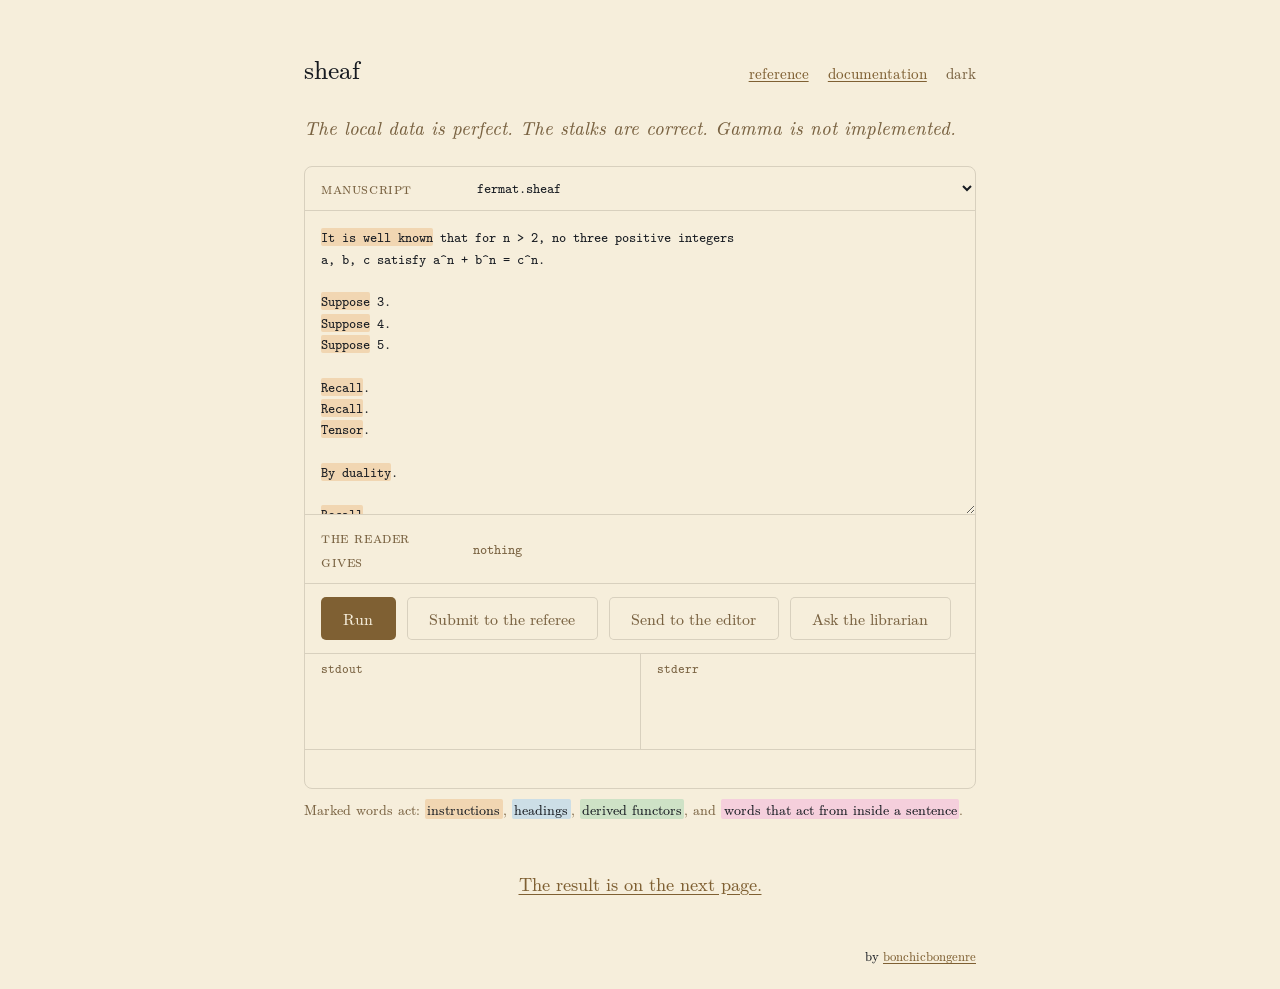
==== commit ee929efd: "the system's theme until turned, carried in the link, nothing kept; italic again" ====
--- a/docs/index.html
+++ b/docs/index.html
@@ -13,7 +13,7 @@
 <meta name="twitter:title" content="sheaf">
 <meta name="twitter:description" content="The result is on the next page.">
 <link rel="icon" href="data:image/svg+xml,<svg xmlns='http://www.w3.org/2000/svg' viewBox='0 0 100 100'></svg>">
-<link rel="stylesheet" href="tokens.css?4">
+<link rel="stylesheet" href="tokens.css?5">
 <style>
 *{margin:0;padding:0;box-sizing:border-box}
 body{padding:3rem 16px 1.4rem;min-height:100svh;display:flex;flex-direction:column;background:var(--paper);color:var(--ink);font:19px/1.6 var(--book);font-variant-numeric:oldstyle-nums}
@@ -22,7 +22,7 @@
 header{display:flex;justify-content:space-between;align-items:baseline;gap:1rem;margin-bottom:1.5rem}
 header nav{display:flex;align-items:baseline;gap:1.2rem;font-size:.95rem}
 h1{font-size:1.6rem;font-weight:400}
-.lede{color:var(--gold-base)}
+.lede{color:var(--gold-base);font-style:italic}
 a{color:var(--gold-accent);text-underline-offset:.15em}
 button{font:inherit;color:var(--gold-base);background:none;border:0;cursor:pointer}
 .theme-toggle:hover,button.quiet:hover{color:var(--ink)}
@@ -116,26 +116,6 @@
 <script src="examples.js"></script>
 <script>
 (function () {
-var toggle = document.getElementById('themeToggle');
-function setTheme(dark, animate) {
-  if (animate === false) {
-    document.documentElement.style.transition = 'none';
-    document.documentElement.setAttribute('data-theme', dark ? 'dark' : 'light');
-    document.documentElement.offsetHeight;
-    document.documentElement.style.transition = '';
-  } else {
-    document.documentElement.setAttribute('data-theme', dark ? 'dark' : 'light');
-  }
-  toggle.textContent = dark ? 'light' : 'dark';
-  try { localStorage.setItem('theme', dark ? 'dark' : 'light'); } catch (e) {}
-}
-var saved = null;
-try { saved = localStorage.getItem('theme'); } catch (e) {}
-setTheme(saved ? saved === 'dark' : window.matchMedia('(prefers-color-scheme: dark)').matches, false);
-toggle.addEventListener('click', function () {
-  setTheme(document.documentElement.getAttribute('data-theme') !== 'dark', true);
-});
-
 var pick = document.getElementById('pick');
 var src = document.getElementById('src');
 var reader = document.getElementById('reader');
@@ -283,5 +263,30 @@
 });
 })();
 </script>
+<script>
+/* The theme is the system's, unless the visitor turns it. A turn travels to the next
+   page in the address (#dark or #light) on this site's own links; nothing is kept,
+   and the default carries nothing. */
+(function () {
+  var root = document.documentElement, system = window.matchMedia('(prefers-color-scheme: dark)'),
+      toggle = document.getElementById('themeToggle'), given = location.hash.slice(1);
+  function isDark() { var t = root.getAttribute('data-theme'); return t ? t === 'dark' : system.matches; }
+  function carry() {
+    var t = root.getAttribute('data-theme'), mark = t && (t === 'dark') !== system.matches ? '#' + t : '';
+    [].forEach.call(document.querySelectorAll('a[href]'), function (a) {
+      var h = a.getAttribute('href');
+      if (!/^([a-z]+:|\/\/|#)/i.test(h)) a.setAttribute('href', h.split('#')[0] + mark);
+    });
+    if (toggle) toggle.textContent = isDark() ? 'light' : 'dark';
+  }
+  if (given === 'dark' || given === 'light') root.setAttribute('data-theme', given);
+  carry();
+  system.addEventListener('change', carry);
+  if (toggle) toggle.addEventListener('click', function () {
+    root.setAttribute('data-theme', isDark() ? 'light' : 'dark');
+    carry();
+  });
+})();
+</script>
 </body>
 </html>
--- a/docs/tokens.css
+++ b/docs/tokens.css
@@ -5,6 +5,7 @@
    Wash: a glaze at its own chroma, near the paper's lightness, for fills only. */
 
 @font-face { font-family: "House Book"; src: url("house-book.woff2") format("woff2"); font-display: swap; }
+@font-face { font-family: "House Book"; src: url("house-book-italic.woff2") format("woff2"); font-style: italic; font-display: swap; }
 @font-face { font-family: "House Sans"; src: url("house-sans.woff2") format("woff2"); font-display: swap; }
 @font-face { font-family: "House Typewriter"; src: url("house-typewriter.woff2") format("woff2"); font-display: swap; }
 
